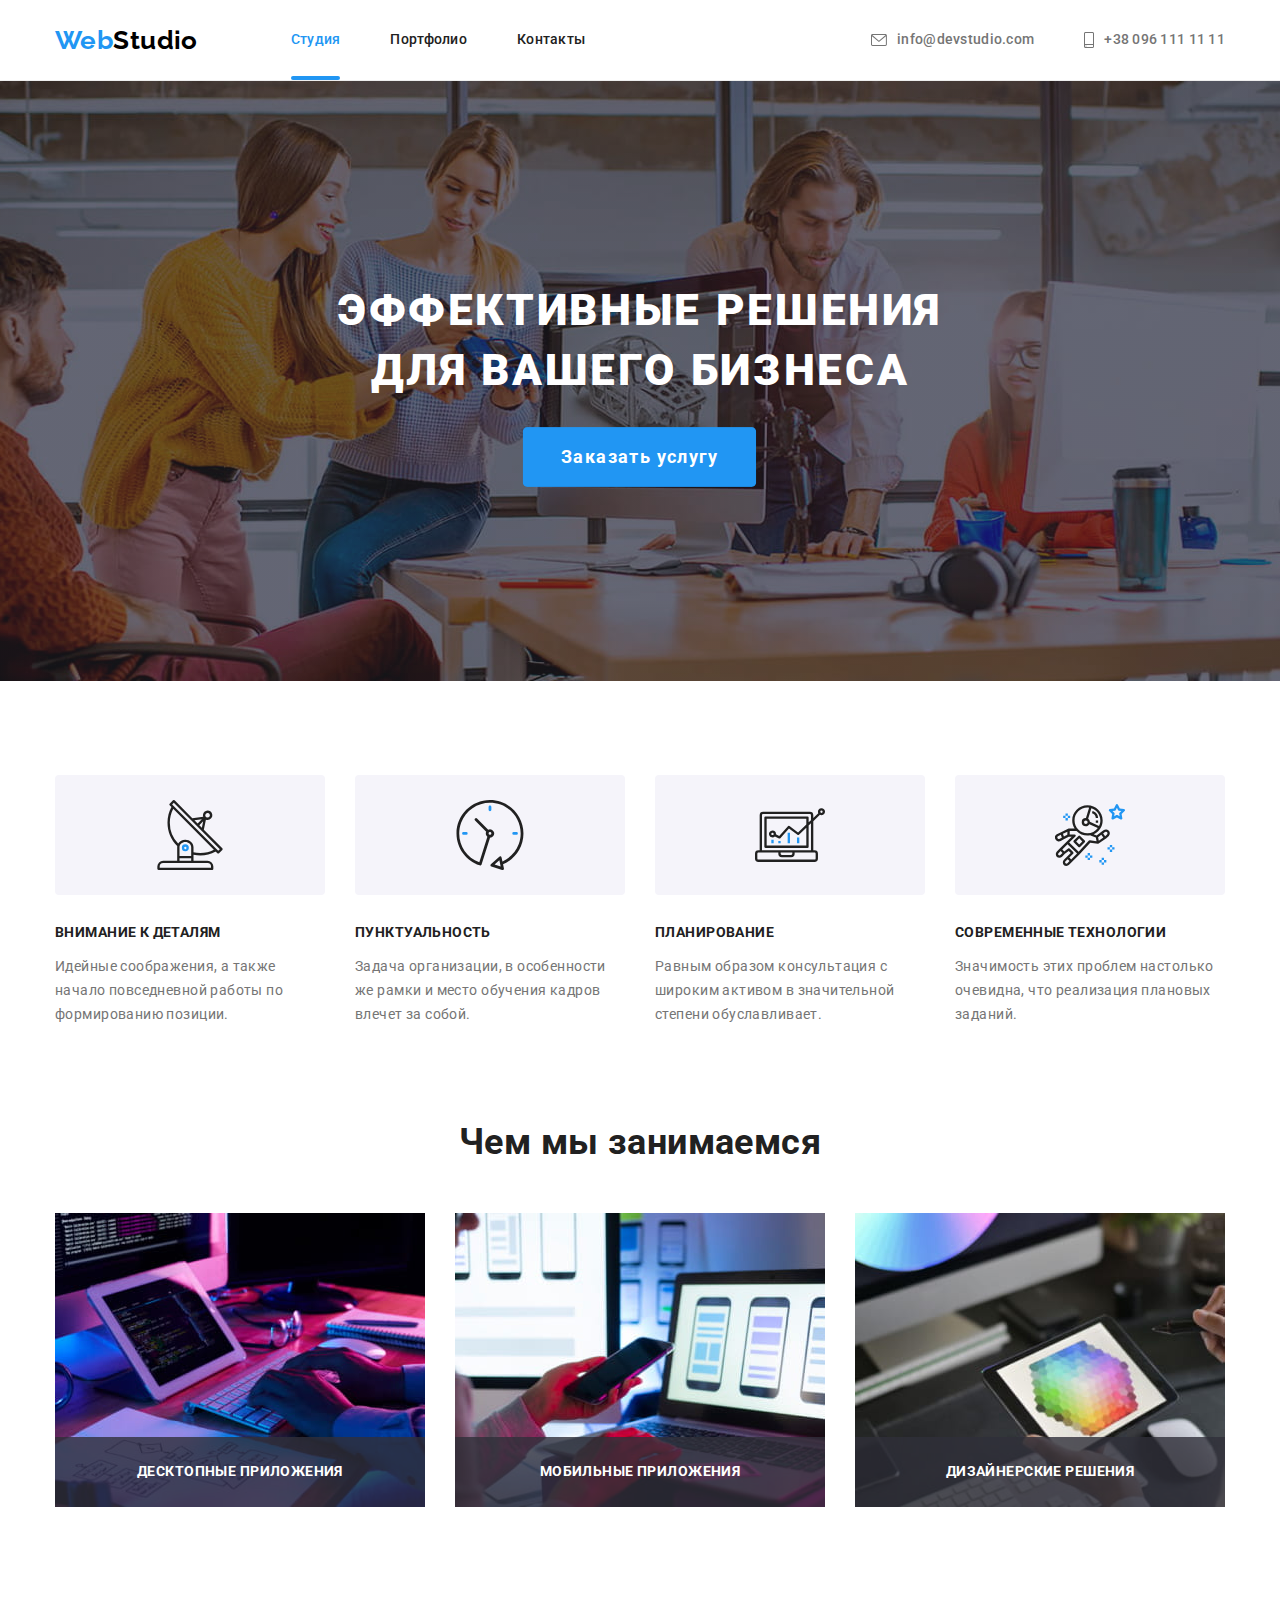
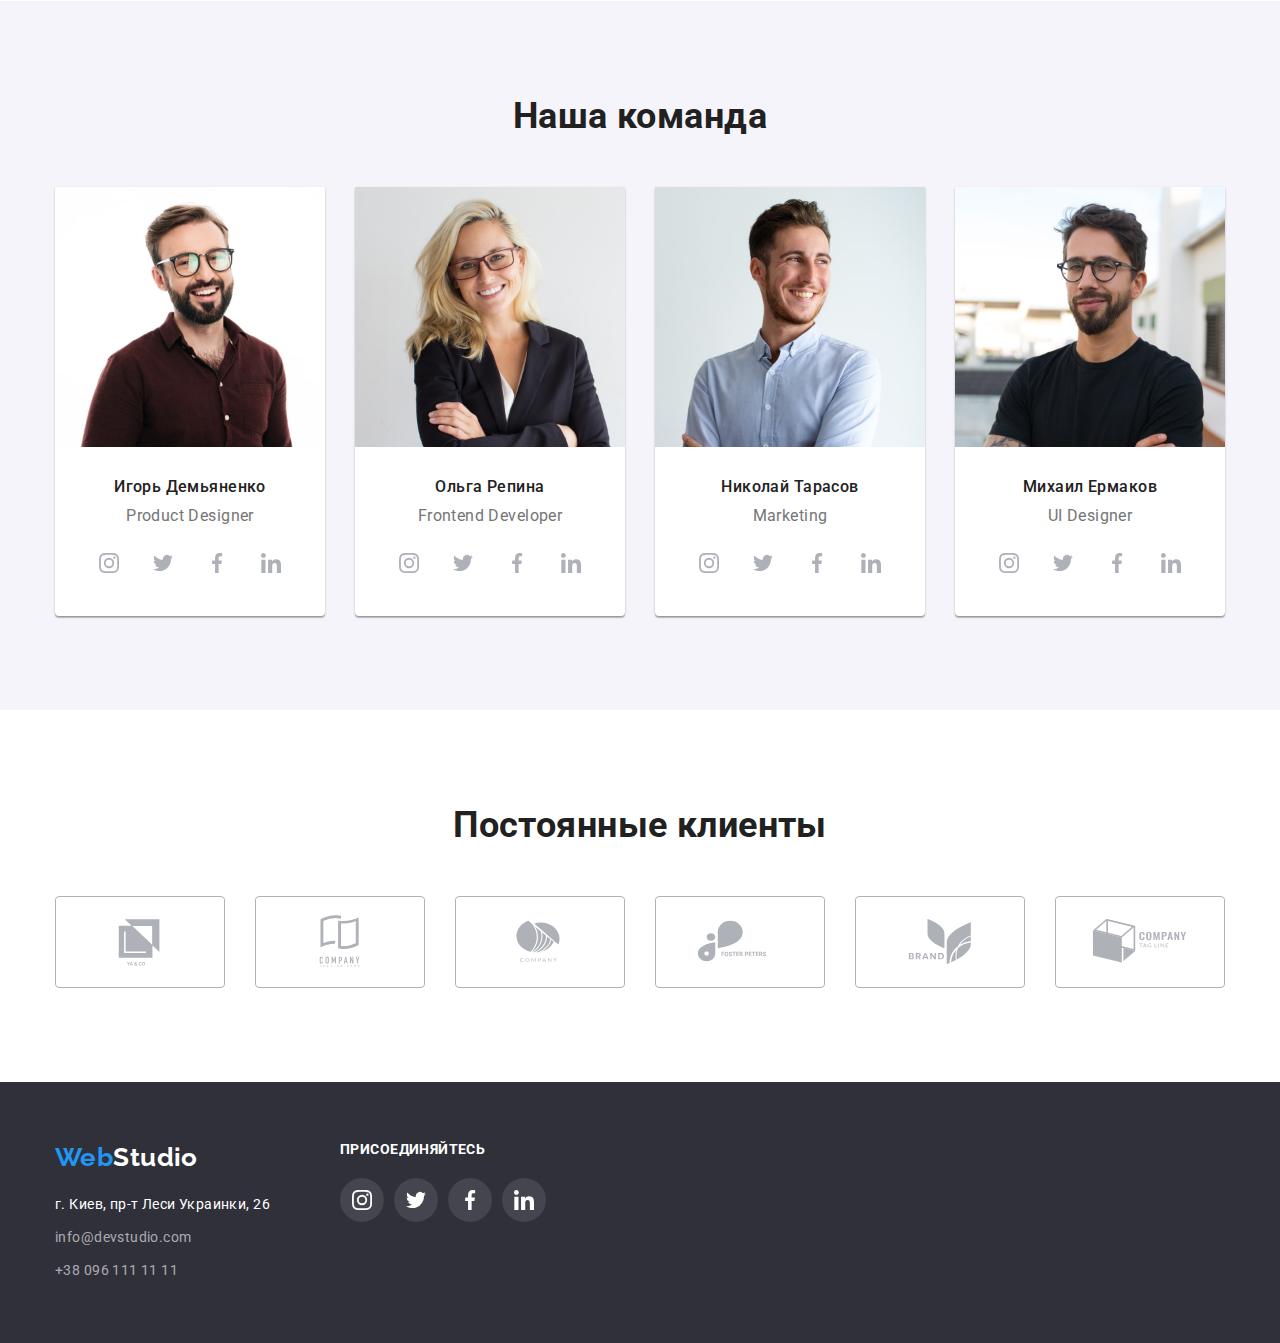
==== index.html @ 5082a41e "Переносит файлы 5 ДЗ" ====
<!DOCTYPE html>
<html lang="ru">
<head>
    <meta charset="UTF-8">
    <meta http-equiv="X-UA-Compatible" content="IE=edge">
    <meta name="viewport" content="width=device-width, initial-scale=1.0">
    <title>goit-markup-hw</title>
    <link 
        href="https://fonts.googleapis.com/css2?family=Raleway:wght@700&family=Roboto:wght@400;500;700;900&display=swap"
        rel="stylesheet">
    <link 
        rel="stylesheet" 
        href="https://cdnjs.cloudflare.com/ajax/libs/modern-normalize/1.1.0/modern-normalize.min.css">
    <link rel="stylesheet" href="./css/style.css">
    </head>
<body>
    <!--Шапка сайта-->
        <header class="page-header">
        <div class="container header-nav-lists">  
            <nav class="header-nav">
                <a class="logo" href="./index.html">Web<span class="logo-part">Studio</span></a>
                <ul class="nav-list list">
                <li class="nav-item"><a class="nav-link current-link" href="./index.html">Студия</a></li>
                <li class="nav-item"><a class="nav-link" href="./portfolio.html">Портфолио</a></li>
                <li class="nav-item"><a class="nav-link" href="">Контакты</a></li>
            </ul>
        </nav>
        <ul class="header-right-list list">
            <li class="right-list-item"> 
                <a class="email" href="mailto:info@devstudio.com">
                    <svg class="email-icon" >
                        <use href="./images/icons.svg#icon-envelope">
                        </use>
                    </svg>
                    info@devstudio.com</a></li>
            <li class="right-list-item">
                <a class="phone" href="tel:+380961111111">
                    <svg class="phone-icon">
                        <use href="./images/icons.svg#icon-smartphone">
                        </use>
                    </svg>
                    +38 096 111 11 11</a></li>
            </ul> 
    </div>
    </header>
    <main>
        <!--Герой-->
        <section class="hero overlay">
            <h1 class="hero-title" >Эффективные решения для вашего бизнеса</h1>
            <button data-modal-open class="button" type="button">Заказать услугу</button>
        </section>
        <!--Особености-->
        <section class="features">
            <div class="container">  
                <h2 class="visually-hidden">Особености</h2>
                <ul class="features-list list">
                    <li class="features-item">
                        <div class="features-item-icon">
                            <svg class="icon-antenna" height="70" width="70">
                                <use href="./images/icons.svg#icon-antenna"></use>
                            </svg>
                        </div>
                        <h3 class="features-title">Внимание к деталям</h3>
                        <p class="features-text">Идейные соображения, а также начало повседневной работы по формированию позиции.</p>
                    </li>
                    <li class="features-item features-item-clock">
                        <div class="features-item-icon">
                            <svg class="icon-clock" height="70" width="70">
                                <use href="./images/icons.svg#icon-clock"></use>
                            </svg>
                        </div>
                        <h3 class="features-title">Пунктуальность</h3>
                        <p class="features-text">Задача организации, в особенности же рамки и место обучения кадров влечет за собой.</p>
                    </li>
                    <li class="features-item features-item-diagram">
                        <div class="features-item-icon">
                            <svg class="icon-diagram" height="70" width="70">
                                <use href="./images/icons.svg#icon-diagram"></use>
                            </svg>
                        </div>
                        <h3 class="features-title">Планирование</h3>
                        <p class="features-text">Равным образом консультация с широким активом в значительной степени обуславливает.</p>
                    </li>
                    <li class="features-item features-item-astronaut">
                        <div class="features-item-icon">
                            <svg class="icon-astronaut" height="70" width="70">
                                <use href="./images/icons.svg#icon-astronaut"></use>
                            </svg>
                        </div>
                        <h3 class="features-title">Современные технологии</h3>
                        <p class="features-text">Значимость этих проблем настолько очевидна, что реализация плановых заданий.</p>
                    </li>
                </ul>
            </div>
        </section>
        <!--Чем мы занимаемся-->
        <section class="opportunities">
            <div class="container">
                <h2 class="opportunities-title">Чем мы занимаемся</h2>
                <ul class="opportunities-list list">
                    <li class="opportunities-item">
                        <div class="opportunities-thumb">
                            <img src="./images/desktop_pc.jpg" alt="настольный пк" width="370">
                            <h3 class="opportunities-item-title">Десктопные приложения</h3>
                        </div>
                        
                    </li>
                    <li class="opportunities-item">
                        <div class="opportunities-thumb">
                            <img src="./images/smartphone.jpg" alt="смартфон" width="370">
                            <h3 class="opportunities-item-title">Мобильные приложения</h3>
                        </div>
                        
                    </li>
                    <li class="opportunities-item">
                        <div class="opportunities-thumb">
                            <img src="./images/tablet.jpg" alt="планшет" width="370">
                            <h3 class="opportunities-item-title">Дизайнерские решения</h3>
                        </div>
                        
                    </li>
                </ul>
            </div>
        </section>
        <!--Наша команда-->
        <section class="team">
            <div class="container">
                <h2 class="team-title">Наша команда</h2>
                <ul class="team-list list">
                    <li class="team-item">
                        <img src="./images/product_designer.jpg" alt="Фото сотрудника" width="270">
                        <div class="team-item-part">
                            <h3 class="team-item-title">Игорь Демьяненко</h3>
                            <p class="team-item-text" lang="en">Product Designer</p>
                            <ul class="socials-list list">
                                <li class="socials-item"> 
                                    <a class="social-link" href="https://www.instagram.com/">
                                        <svg class="social-icon">
                                            <use href="./images/icons.svg#icon-instagram"></use>
                                        </svg>
                                    </a> 
                                </li>
                                <li class="socials-item">
                                    <a class="social-link" href="https://twitter.com/">
                                        <svg class="social-icon">
                                            <use href="./images/icons.svg#icon-twitter"></use>
                                        </svg>
                                    </a> 
                                </li>
                                <li class="socials-item">
                                    <a class="social-link" href="https://www.facebook.com/">
                                        <svg class="social-icon">
                                            <use href="./images/icons.svg#icon-facebook"></use>
                                        </svg>
                                    </a> 
                                </li>
                                <li class="socials-item">
                                    <a class="social-link" href="https://www.linkedin.com/">
                                        <svg class="social-icon">
                                            <use href="./images/icons.svg#icon-linkedin"></use>
                                        </svg>
                                    </a> 
                                </li>
                            </ul>
                        </div>
                            
                    </li>
                    <li class="team-item">
                        <img src="./images/frontend_developer.jpg " alt="Фото сотрудника" width="270">
                        <div class="team-item-part">
                            <h3 class="team-item-title">Ольга Репина</h3>
                            <p class="team-item-text" lang="en">Frontend Developer</p>
                            <ul class="socials-list list">
                                <li class="socials-item">
                                    <a class="social-link" href="https://www.instagram.com/">
                                        <svg class="social-icon" weight="20" height="20">
                                            <use href="./images/icons.svg#icon-instagram"></use>
                                        </svg>
                                    </a>
                                </li>
                                <li class="socials-item">
                                    <a class="social-link" href="https://twitter.com/">
                                        <svg class="social-icon" weight="20" height="20">
                                            <use href="./images/icons.svg#icon-twitter"></use>
                                        </svg>
                                    </a>
                                </li>
                                <li class="socials-item">
                                    <a class="social-link" href="https://www.facebook.com/">
                                        <svg class="social-icon" weight="20" height="20">
                                            <use href="./images/icons.svg#icon-facebook"></use>
                                        </svg>
                                    </a>
                                </li>
                                <li class="socials-item">
                                    <a class="social-link" href="https://www.linkedin.com/">
                                        <svg class="social-icon" weight="20" height="20">
                                            <use href="./images/icons.svg#icon-linkedin"></use>
                                        </svg>
                                    </a>
                                </li>
                            </ul>
                        </div>
                    </li>
                    <li class="team-item">
                        <img src="./images/marketing.jpg" alt="Фото сотрудника" width="270">
                        <div class="team-item-part">
                            <h3 class="team-item-title">Николай Тарасов</h3>
                            <p class="team-item-text" lang="en">Marketing</p>
                            <ul class="socials-list list">
                                <li class="socials-item">
                                    <a class="social-link" href="https://www.instagram.com/">
                                        <svg class="social-icon" weight="20" height="20">
                                            <use href="./images/icons.svg#icon-instagram"></use>
                                        </svg>
                                    </a>
                                </li>
                                <li class="socials-item">
                                    <a class="social-link" href="https://twitter.com/">
                                        <svg class="social-icon" weight="20" height="20">
                                            <use href="./images/icons.svg#icon-twitter"></use>
                                        </svg>
                                    </a>
                                </li>
                                <li class="socials-item">
                                    <a class="social-link" href="https://www.facebook.com/">
                                        <svg class="social-icon" weight="20" height="20">
                                            <use href="./images/icons.svg#icon-facebook"></use>
                                        </svg>
                                    </a>
                                </li>
                                <li class="socials-item">
                                    <a class="social-link" href="https://www.linkedin.com/">
                                        <svg class="social-icon" weight="20" height="20">
                                            <use href="./images/icons.svg#icon-linkedin"></use>
                                        </svg>
                                    </a>
                                </li>
                            </ul>
                        </div>
                    </li>
                    <li class="team-item">
                        <img src="./images/ui_designer.jpg" alt="Фото сотрудника" width="270">
                        <div class="team-item-part">
                            <h3 class="team-item-title">Михаил Ермаков</h3>
                            <p class="team-item-text" lang="en">UI Designer</p>
                            <ul class="socials-list list">
                                <li class="socials-item">
                                    <a class="social-link" href="https://www.instagram.com/">
                                        <svg class="social-icon" weight="20" height="20">
                                            <use href="./images/icons.svg#icon-instagram"></use>
                                        </svg>
                                    </a>
                                </li>
                                <li class="socials-item">
                                    <a class="social-link" href="https://twitter.com/">
                                        <svg class="social-icon" weight="20" height="20">
                                            <use href="./images/icons.svg#icon-twitter"></use>
                                        </svg>
                                    </a>
                                </li>
                                <li class="socials-item">
                                    <a class="social-link" href="https://www.facebook.com/">
                                        <svg class="social-icon" weight="20" height="20">
                                            <use href="./images/icons.svg#icon-facebook"></use>
                                        </svg>
                                    </a>
                                </li>
                                <li class="socials-item">
                                    <a class="social-link" href="https://www.linkedin.com/">
                                        <svg class="social-icon" weight="20" height="20">
                                            <use href="./images/icons.svg#icon-linkedin"></use>
                                        </svg>
                                    </a>
                                </li>
                            </ul>
                        </div>
                    </li>
                </ul>
            </div>
        </section>
        <section class="clients">
            <div class="container">
                <h2 class="clients-title">Постоянные клиенты</h2>
                <ul class="clients-list list">
                    <li class="clients-item">
                        <a class="clients-logo" href="">
                            <svg class="clients-icon">
                                <use href=".//images/icons.svg#icon-first_logo"></use>
                            </svg>
                        </a>
                    </li>
                    <li class="clients-item">
                        <a class="clients-logo" href="">
                            <svg class="clients-icon">
                                <use href=".//images/icons.svg#icon-second_logo"></use>
                            </svg>
                        </a>
                    </li>
                    <li class="clients-item">
                        <a class="clients-logo" href="">
                            <svg class="clients-icon">
                                <use href=".//images/icons.svg#icon-third_logo"></use>
                            </svg>
                        </a>
                    </li>
                    <li class="clients-item">
                        <a class="clients-logo" href="">
                            <svg class="clients-icon">
                                <use href=".//images/icons.svg#icon-fourth_logo"></use>
                            </svg>
                        </a>
                    </li>
                    <li class="clients-item">
                        <a class="clients-logo" href="">
                            <svg class="clients-icon">
                                <use href=".//images/icons.svg#icon-fifth_logo"></use>
                            </svg>
                        </a>
                    </li>
                    <li class="clients-item">
                        <a class="clients-logo" href="">
                            <svg class="clients-icon">
                                <use href=".//images/icons.svg#icon-sixth_logo"></use>
                            </svg>
                        </a>
                    </li>

                </ul>
            </div>
        </section>
    </main>
    <!--Подвал-->
    <footer class="footer">
        <div class="container wrapper">
            <div class="footer-address">
                <a class="logo" href="index.html">Web<span class="logo-part">Studio</span></a>
                <address>
                    <a 
                        class="map" 
                        href="https://goo.gl/maps/u9aJ5FSczd5m6GibA" 
                        target="_blank" 
                        rel="noopener noreferrer">г. Киев, пр-т Леси Украинки, 26
                    </a>
                </address>
                <ul class="footer-list list">
                    <li class="footer-item"><a class="footer-email" href="mailto:info@devstudio.com">info@devstudio.com</a></li>
                    <li class="footer-item"><a class="footer-phone" href="tel:+380961111111">+38 096 111 11 11</a></li>
                </ul>
            </div>
            <div class="footer-socials-list">
                <h3 class="socials-title">присоединяйтесь</h3>
                <ul class="socials-list list down-list">
                    <li class="socials-item">
                        <a class="social-link down-link" href="https://www.instagram.com/">
                            <svg class="social-icon down-icon">
                                <use href="./images/icons.svg#icon-instagram"></use>
                            </svg>
                        </a>
                    </li>
                    <li class="socials-item">
                        <a class="social-link down-link" href="https://twitter.com/">
                            <svg class="social-icon down-icon">
                                <use href="./images/icons.svg#icon-twitter"></use>
                            </svg>
                        </a>
                    </li>
                    <li class="socials-item">
                        <a class="social-link down-link" href="https://www.facebook.com/">
                            <svg class="social-icon down-icon">
                                <use href="./images/icons.svg#icon-facebook"></use>
                            </svg>
                        </a>
                    </li>
                    <li class="socials-item">
                        <a class="social-link down-link" href="https://www.linkedin.com/">
                            <svg class="social-icon down-icon">
                                <use href="./images/icons.svg#icon-linkedin"></use>
                            </svg>
                        </a>
                    </li>
                </ul>
            </div>
        </div>
    </footer>
    <div data-modal class="backdrop is-hidden">
        <div class="modal">
            <button data-modal-close class="close">
                <img src=".//images/close.png" alt="Закрить">
            </button>
        </div>
    </div>
    <script src="./js/modal.js"></script>
</body>
</html>
---- css/style.css ----
:root {
  --primary-text-color--: #757575;
  --nav-title-color--: #212121;
  --title-text-color--: #212121;
  --sekond-title-color--: #212121;
  --portfolio-button-color--: #212121;
  --footer-contacts-color--: rgba(255, 255, 255, 0.6);
  --first-logo-color--: #2196f3;
  --sekond-logo-color--: #ffffff;
  --accent-color--: #2196f3;
  --hero-title-color--: #ffffff;
  --primary-whiter-color--: #ffffff;
  --team-item-bg-color--: #ffffff;
  --footer-bg-color--: #2f303a;
  --logo-part-color--: #000000;
  --team-bg-color--: #f5f4fa;
  --portfolio-button-bg-color--: #f5f4fa;
  --icon-bg-color--: #f5f4fa;
  --border-color--: #eeeeee;
  --logo-border-color--: #afb1b8;
  --button-text-color--: #ffffff;
  --social-link-color--: #afb1b8;
  --clients-icon-color--: #afb1b8;
}
body {
  font-family: "Roboto", sans-serif;
  font-weight: 400;
  font-size: 14px;
  line-height: 1.71;
  letter-spacing: 0.03em;
  background-color: var(--primary-whiter-color--);
  color: var(--primary-text-color--);
}
img {
  display: block;
}
.list {
  padding: 0;
  margin: 0;
  list-style: none;
}
.container {
  width: 1200px;
  padding: 0px 15px;
  margin-left: auto;
  margin-right: auto;
}
.visually-hidden {
  position: absolute;
  white-space: nowrap;
  width: 1px;
  height: 1px;
  overflow: hidden;
  border: 0;
  padding: 0;
  clip: rect(0 0 0 0);
  clip-path: inset(50%);
  margin: -1px;
}
.opportunities-title,
.team-title,
.clients-title {
  margin-top: 0;
  margin-bottom: 50px;
  font-weight: 700;
  font-size: 36px;
  line-height: 1.17;
  text-align: center;
  color: var(--title-text-color--);
}

/* Шапка */
.page-header {
  margin-top: 0;
  margin-bottom: 0;
  border-bottom: 1px solid;
  border-color: var(--border-color--);
  background-color: var(--primary-whiter-color--);
}

.header-nav-lists {
  display: flex;
  align-items: center;
}
.header-nav {
  display: flex;
  align-items: center;
}
.logo {
  display: block;
  font-family: "Raleway", sans-serif;
  font-weight: 700;
  font-size: 26px;
  line-height: 1.19;
  text-decoration: none;
  color: var(--first-logo-color--);
}
.logo-part {
  color: var(--logo-part-color--);
}
.nav-list {
  display: flex;
  margin-left: 93px;
}
.nav-item:not(:last-child) {
  margin-right: 50px;
}
.nav-link {
  display: block;
  padding-top: 32px;
  padding-bottom: 32px;
  font-weight: 500;
  font-size: 14px;
  line-height: 1.14;
  letter-spacing: 0.02em;
  text-decoration: none;
  color: var(--nav-title-color--);
  transition: color 250ms cubic-bezier(0.4, 0, 0.2, 1);
}
.current-link {
  position: relative;
  display: flex;
  color: var(--accent-color--);
}
.current-link::after {
  position: absolute;
  left: 0;
  bottom: 0;
  content: "";
  width: 100%;
  height: 4px;
  border-radius: 2px;
  background-color: var(--accent-color--);
}
.header-right-list {
  display: flex;
  margin-left: auto;
}
.right-list-item:not(:last-child) {
  margin-right: 50px;
}
.email,
.phone {
  display: flex;
  align-items: center;
  padding-top: 32px;
  padding-bottom: 32px;
  font-weight: 500;
  font-size: 14px;
  line-height: 1.14;
  letter-spacing: 0.02em;
  text-decoration: none;
  color: inherit;
  transition: color 250ms cubic-bezier(0.4, 0, 0.2, 1);
}
.nav-link:hover,
.nav-link:focus,
.email:hover,
.email:focus,
.phone:hover,
.phone:focus {
  color: var(--accent-color--);
}
.email-icon {
  width: 16px;
  height: 12px;
  margin-right: 10px;
  fill: currentColor;
}
.phone-icon {
  width: 10px;
  height: 16px;
  margin-right: 10px;
  fill: currentColor;
}

/* Герой */
.hero {
  padding-top: 200px;
  padding-bottom: 200px;
  text-align: center;
  background-color: var(--footer-bg-color--);
}
.overlay {
  background-position: center;
  background-size: cover;
  background-repeat: no-repeat;
  margin-right: auto;
  margin-left: auto;
  max-width: 1600px;
  height: 600px;
  background-image: linear-gradient(
      to right,
      rgba(47, 48, 58, 0.4),
      rgba(47, 48, 58, 0.4)
    ),
    url(../images/img_fon.jpg);
}
.hero-title {
  max-width: 696px;
  margin-top: 0;
  margin-bottom: 30px;
  margin-right: auto;
  margin-left: auto;
  white-space: pre-line;
  font-weight: 900;
  font-size: 44px;
  line-height: 1.36;
  text-transform: uppercase;
  letter-spacing: 0.06em;
  color: var(--hero-title-color--);
}
.button {
  display: inline-block;
  margin: 0 auto;
  min-width: 200px;
  border: 1px solid;
  border-color: transparent;
  border-radius: 4px;
  padding: 10px 32px;
  font-family: inherit;
  font-weight: 700;
  font-size: 16px;
  line-height: 1.88;
  letter-spacing: 0.06em;
  text-decoration: none;
  color: var(--button-text-color--);
  background-color: var(--accent-color--);
  cursor: pointer;
  transform: scale(1.15);
}

/*Особености*/
.features {
  padding-top: 94px;
  padding-bottom: 94px;
  background-color: var(--primary-whiter-color--);
}
.features-list {
  display: flex;
  justify-content: space-between;
}
.features-item {
  width: 270px;
}
.features-item-icon {
  display: flex;
  justify-content: center;
  align-items: center;
  margin-bottom: 30px;
  height: 120px;
  width: 270px;
  border-radius: 4px;
  background-color: var(--icon-bg-color--);
}
.features-title {
  margin-top: 0;
  margin-bottom: 10;
  font-weight: 700;
  font-size: 14px;
  line-height: 1.14;
  text-transform: uppercase;
  color: var(--sekond-title-color--);
}
.features-text {
  margin: 0;
}

/*Чем мы занимаемся*/
.opportunities {
  padding-bottom: 94px;
  background-color: var(--primary-whiter-color--);
}
.opportunities-list {
  display: flex;
  justify-content: space-between;
}
.opportunities-thumb {
  position: relative;
}

.opportunities-item-title {
  position: absolute;
  width: 100%;
  height: 70px;
  margin: 0;
  left: 0;
  bottom: 0;
  padding-top: 27px;
  padding-bottom: 27px;
  font-weight: 700;
  font-size: 14px;
  line-height: 1.14;
  text-align: center;
  letter-spacing: 0.03em;
  text-transform: uppercase;
  background-color: rgba(47, 48, 58, 0.8);
  color: var(--primary-whiter-color--);
}

/*Команда*/
.team {
  padding-top: 94px;
  padding-bottom: 94px;
  background-color: var(--team-bg-color--);
}
.team-list {
  display: flex;
  justify-content: space-between;
}
.team-item {
  box-shadow: 0px 1px 3px rgba(0, 0, 0, 0.12), 0px 1px 1px rgba(0, 0, 0, 0.14),
    0px 2px 1px rgba(0, 0, 0, 0.2);
  border-radius: 0px 0px 4px 4px;
  border-bottom: 1px solid;
  border-color: transparent;
  background-color: var(--primary-whiter-color--);
}
.team-item-part {
  padding-top: 30px;
  padding-bottom: 30px;
  text-align: center;
}
.team-item-title {
  margin-top: 0;
  margin-bottom: 10px;
  font-weight: 500;
  font-size: 16px;
  line-height: 1.19;
  color: var(--sekond-title-color--);
}
.team-item-text {
  margin-top: 0;
  margin-bottom: 0;
  font-size: 16px;
  line-height: 1.19;
}
.socials-list {
  display: flex;
  padding: 0;
  margin-top: 16px;
  margin-right: 32px;
  margin-bottom: 0px;
  margin-left: 32px;
}
.socials-item:not(:last-child) {
  margin-right: 10px;
}
.social-link {
  display: flex;
  justify-content: center;
  align-items: center;
  width: 44px;
  height: 44px;
  border-radius: 50%;
  text-decoration: none;
  color: var(--social-link-color--);
  transition: background-color 250ms cubic-bezier(0.4, 0, 0.2, 1),
    color 250ms cubic-bezier(0.4, 0, 0.2, 1);
}
.social-link:hover,
.social-link:focus {
  background-color: var(--accent-color--);
  color: var(--primary-whiter-color--);
}
.social-icon {
  fill: currentColor;
  width: 20px;
  height: 20px;
}
/* Постоянные клиенты*/
.clients {
  padding-top: 94px;
  padding-bottom: 94px;
}
.clients-title {
  margin-top: 0;
  margin-bottom: 50px;
}
.clients-list {
  display: flex;
}
.clients-item:not(:last-child) {
  margin-right: 30px;
}
.clients-logo {
  display: flex;
  justify-content: center;
  align-items: center;
  width: 170px;
  height: 92px;
  border: 1px;
  border-style: solid;
  border-radius: 4px;
  color: var(--clients-icon-color--);
  border-color: var(--logo-border-color--);
  transition: color 250ms cubic-bezier(0.4, 0, 0.2, 1),
    border-color 250ms cubic-bezier(0.4, 0, 0.2, 1);
}

.clients-logo:hover,
.clients-logo:focus {
  color: var(--accent-color--);
  border-color: var(--accent-color--);
}
.clients-icon {
  width: 106px;
  height: 60px;
  fill: currentColor;
}

/*Подвал*/
.footer {
  padding-top: 60px;
  padding-bottom: 60px;
  background-color: var(--footer-bg-color--);
}
.wrapper {
  display: flex;
}
.footer .logo {
  margin-top: 0;
  margin-bottom: 20px;
}
.footer .logo-part {
  color: var(--sekond-logo-color--);
}
.map {
  font-size: 14px;
  line-height: 1.71;
  text-decoration: none;
  font-style: normal;
  color: var(--primary-whiter-color--);
  transition: color 250ms cubic-bezier(0.4, 0, 0.2, 1);
}
.footer-item {
  margin-top: 9px;
  display: block;
}
.footer-email,
.footer-phone {
  font-size: 14px;
  line-height: 1.71;
  text-decoration: none;
  color: var(--footer-contacts-color--);
  transition: color 250ms cubic-bezier(0.4, 0, 0.2, 1);
}
.map:hover,
.map:focus,
.footer-email:hover,
.footer-email:focus,
.footer-phone:hover,
.footer-phone:focus {
  color: var(--accent-color--);
}
.footer-socials-list {
  margin-left: 70px;
  margin-top: 0;
  margin-bottom: 0;
}
.down-list {
  margin: 0;
  padding: 0;
}
.down-link {
  background-color: rgba(255, 255, 255, 0.1);
  color: var(--primary-whiter-color--);
  transition: background-color 250ms cubic-bezier(0.4, 0, 0.2, 1);
}
.down-link:hover {
  background-color: var(--accent-color--);
}
.down-icon {
  fill: var(--primary-whiter-color--);
}
.socials-title {
  margin-top: 0;
  margin-right: auto;
  margin-bottom: 20px;
  margin-left: 0;
  padding: 0;
  font-weight: 700;
  font-size: 14px;
  line-height: 1.14;
  letter-spacing: 0.03em;
  text-transform: uppercase;
  color: var(--primary-whiter-color--);
}

/* Портфолио */
.portfolio {
  padding-top: 94px;
  padding-bottom: 94px;
  background-color: var(--primary-whiter-color--);
}
.button-list {
  margin-bottom: 50px;
  display: flex;
  justify-content: center;
}
.button-item:not(:last-child) {
  margin-right: 8px;
}
.portfolio-button {
  display: inline-block;
  min-width: 73px;
  border: 1px solid;
  border-color: transparent;
  border-radius: 4px;
  padding: 6px 22px;
  font-family: inherit;
  font-weight: 500;
  font-size: 16px;
  line-height: 1.63;
  text-decoration: none;
  background-color: var(--portfolio-button-bg-color--);
  color: var(--portfolio-button-color--);
  cursor: pointer;
  transition: background-color 250ms cubic-bezier(0.4, 0, 0.2, 1),
    color 250ms cubic-bezier(0.4, 0, 0.2, 1),
    box-shadow 250ms cubic-bezier(0.4, 0, 0.2, 1);
}
.portfolio-button:hover,
.portfolio-button:focus {
  box-shadow: 0px 3px 1px rgba(0, 0, 0, 0.1), 0px 1px 2px rgba(0, 0, 0, 0.08),
    0px 2px 2px rgba(0, 0, 0, 0.12);
  background-color: var(--accent-color--);
  color: var(--primary-whiter-color--);
}
.portfolio-list {
  display: flex;
  flex-wrap: wrap;
}
.portfolio-item {
  width: 370px;
  margin-right: 30px;
  margin-bottom: 30px;
  transition: box-shadow 250ms cubic-bezier(0.4, 0, 0.2, 1);
}
.portfolio-item:hover {
  box-shadow: 0px 1px 1px rgba(0, 0, 0, 0.12), 0px 4px 4px rgba(0, 0, 0, 0.06),
    1px 4px 6px rgba(0, 0, 0, 0.16);
}
.portfolio-item:nth-child(3n + 3) {
  margin-right: 0;
}
.portfolio-item:nth-last-child(-n + 3) {
  margin-bottom: 0;
}
.portfolio-thumb {
  position: relative;
  overflow: hidden;
}
.portfolio-images::before {
  position: absolute;
  left: 0;
  top: 0;
  width: 100%;
  height: 100%;
  content: "";
  background-color: rgba(33, 150, 243, 0.9);
  transform: translateY(100%);
  transition: transform 250ms cubic-bezier(0.4, 0, 0.2, 1);
}
.portfolio-item:hover .portfolio-images::before,
.portfolio-item:hover .portfolio-item-text {
  transform: translateY(1%);
}
.portfolio-item-text {
  position: absolute;
  left: 0;
  top: 0;
  width: 370px;
  height: 294px;
  padding: 63px 24px;
  margin: 0;
  font-weight: 400;
  font-size: 18px;
  line-height: 1.56;
  letter-spacing: 0.03em;
  color: var(--primary-whiter-color--);
  transform: translateY(100%);
  transition: transform 250ms cubic-bezier(0.4, 0, 0.2, 1);
}
.portfolio-item-part {
  padding-top: 20px;
  padding-bottom: 20px;
  padding-right: 24px;
  padding-left: 24px;
  border-width: 0px 1px 1px 1px;
  border-style: solid;
  border-color: var(--border-color--);
}
.portfolio-title {
  margin-top: 0;
  margin-bottom: 4px;
  font-weight: 700;
  font-size: 18px;
  line-height: 2;
  letter-spacing: 0.06em;
  color: var(--sekond-title-color--);
}
.portfolio-text {
  margin: 0;
  font-size: 16px;
  line-height: 1.88;
}
.backdrop {
  position: fixed;
  left: 0;
  top: 0;
  width: 100%;
  height: 100%;
  background-color: rgba(0, 0, 0, 0.2);
  opacity: 1;
  transition: opacity 250ms cubic-bezier(0.4, 0, 0.2, 1);
}
.backdrop.is-hidden {
  visibility: hidden;
  opacity: 0;
  pointer-events: none;
}
.backdrop.is-hidden .modal {
  transform: translate(-50%, -50%) scale(0.8);
  opacity: 0;
}
.modal {
  position: absolute;
  top: 50%;
  left: 50%;
  min-width: 528px;
  min-height: 581px;
  box-shadow: 0px 1px 3px rgba(0, 0, 0, 0.12), 0px 1px 1px rgba(0, 0, 0, 0.14),
    0px 2px 1px rgba(0, 0, 0, 0.2);
  border-radius: 4px;
  background-color: var(--primary-whiter-color--);
  transform: translate(-50%, -50%) scale(1);
  transition: transform 250ms cubic-bezier(0.4, 0, 0.2, 1),
    opacity 250ms cubic-bezier(0.4, 0, 0.2, 1);
  opacity: 1;
}
.close {
  display: flex;
  justify-content: center;
  align-items: center;
  margin-left: auto;
  margin-top: 8px;
  margin-right: 8px;
  margin-bottom: auto;
  padding: 18px;
  width: 30px;
  height: 30px;
  border: 1px solid rgba(0, 0, 0, 0.1);
  border-radius: 50%;
  background-color: var(--primary-whiter-color--);
}
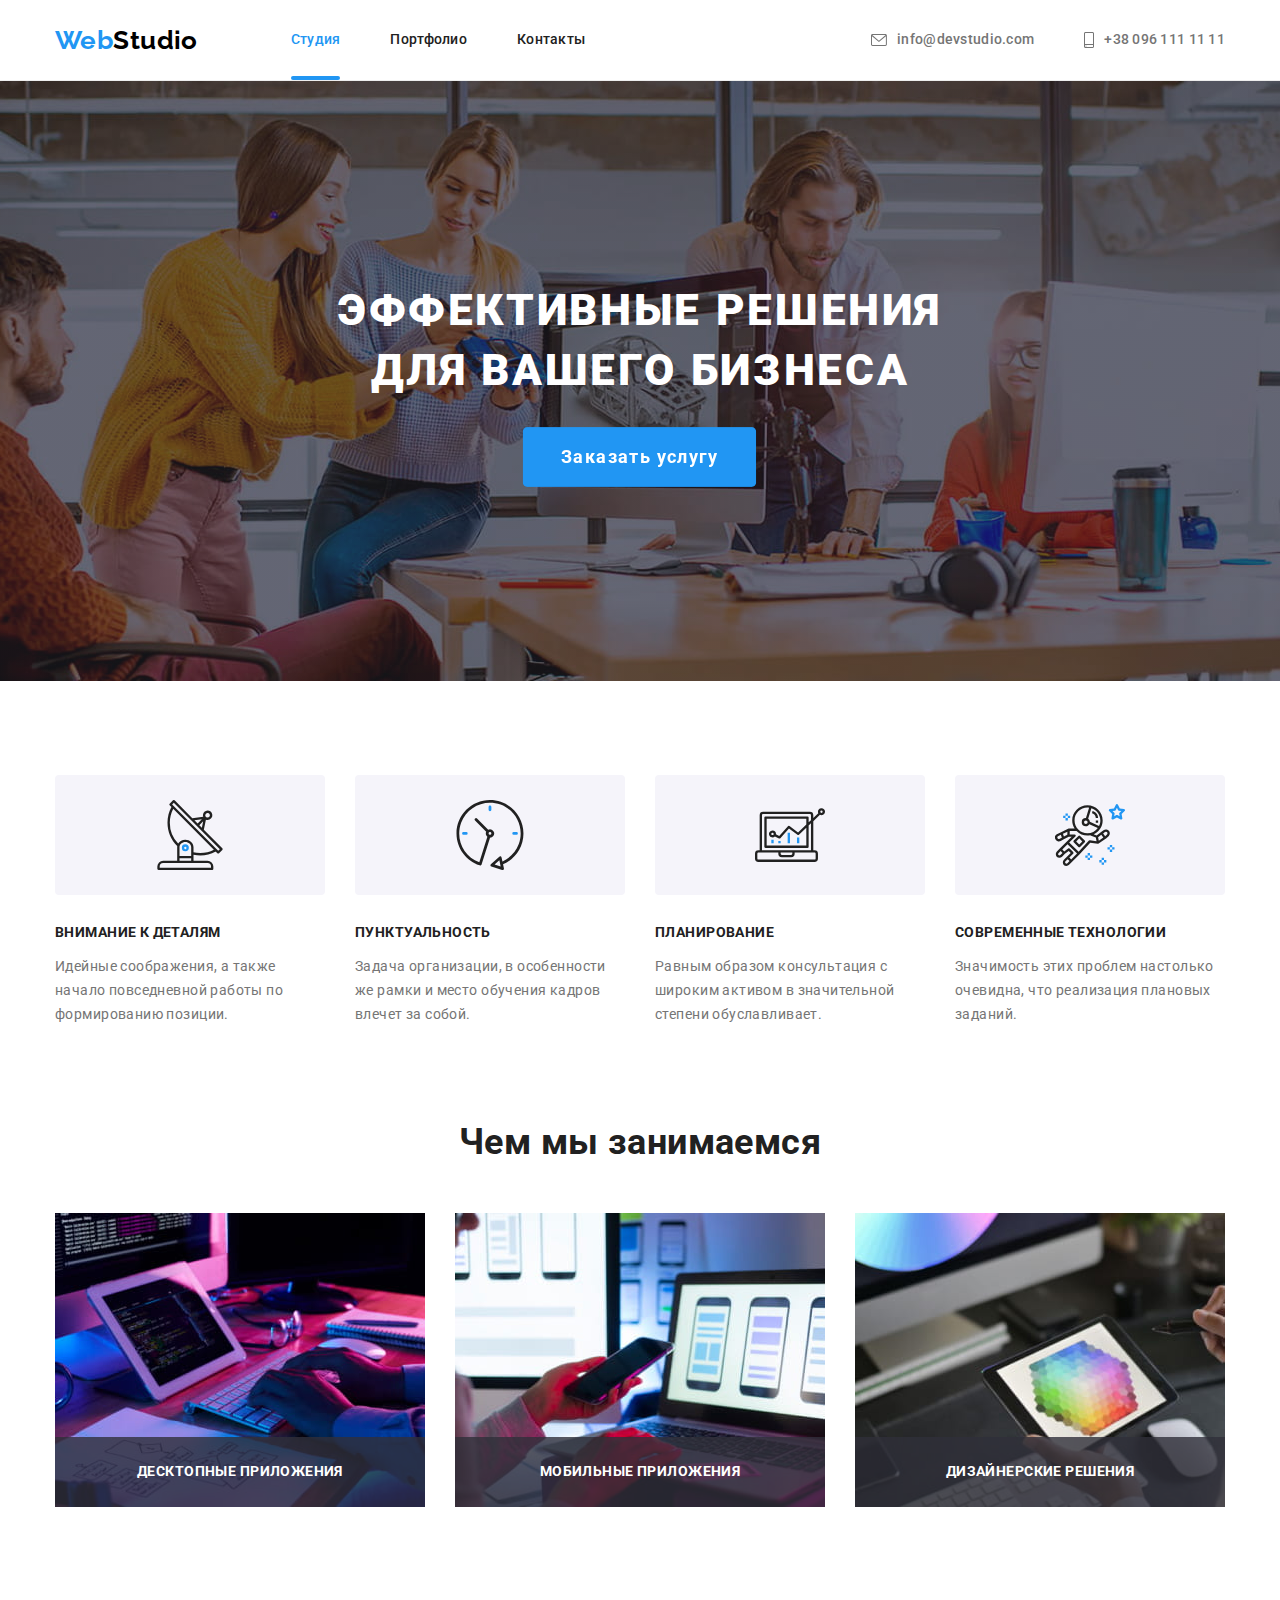
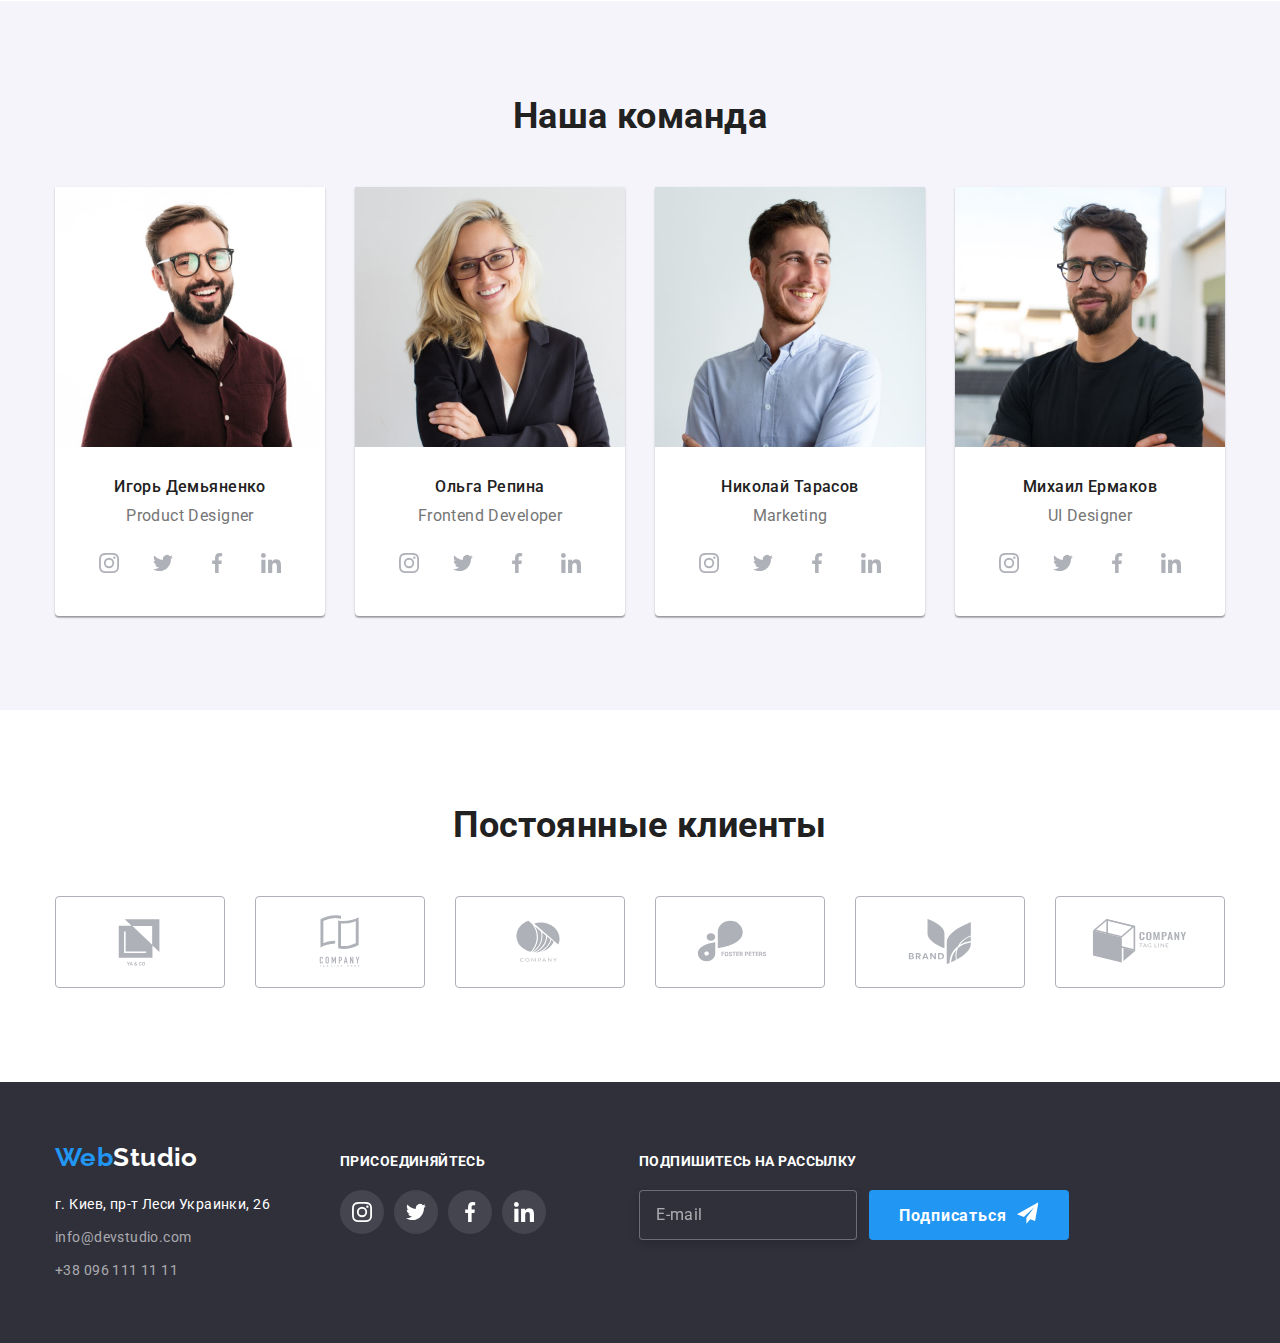
==== commit 701d0d7a: "Создает формы" ====
--- a/index.html
+++ b/index.html
@@ -381,13 +381,54 @@
                     </li>
                 </ul>
             </div>
+            <div>
+                <form class="form-subscription">
+                    <div class="subscription">
+                        <label for="email">Подпишитесь на рассылку</label>
+                        <input type="email" name="email" id="email" placeholder="E-mail">
+                    </div>
+                    <button class="subscription-button" type="submit">Подписаться
+                        <svg class="icon-send">
+                            <use href=".//images/icons.svg#icon-icon-send"></use>
+                        </svg>
+                    </button>    
+                </form>
+            </div>
         </div>
     </footer>
     <div data-modal class="backdrop is-hidden">
         <div class="modal">
             <button data-modal-close class="close">
-                <img src=".//images/close.png" alt="Закрить">
+                <svg>
+                    <use href="./images/icons.svg#icon-close-icon"></use>
+                </svg>
             </button>
+            <form class="modal-form"> 
+                <h3 class="modal-title">Оставьте свои данные, мы вам перезвоним</h3>
+                <ul class="list">
+                    <li class="form-field">
+                        <label for="user-name">Имя</label>
+                        <input type="text" name="user-name" id="user-name">
+                    </li>
+                    <li class="form-field">
+                        <label for="tel">Телефон</label>
+                        <input type="tel" name="tel" id="tel">
+                    </li>
+                    <li class="form-field">
+                        <label for="modal-email">Почта</label>
+                        <input type="email" name="email" id="modal-email">
+                    </li>
+                    <li class="form-field">
+                        <label for="comment">Комментарий</label>
+                        <textarea name="comment" id="comment" cols="30" rows="10" placeholder="Введите текст"></textarea>
+                    </li>
+                    <li>
+                        <input type="checkbox" name="consent" id="consent">
+                        <label for="consent">Соглашаюсь с рассылкой и принимаю Условия договора</label>
+                    </li>
+                </ul>
+                <button class="modal-button" type="submit">Отправить</button>
+            </form>
         </div>
     </div>
     <script src="./js/modal.js"></script>
--- a/css/style.css
+++ b/css/style.css
@@ -13,6 +13,7 @@
   --team-item-bg-color--: #ffffff;
   --footer-bg-color--: #2f303a;
   --logo-part-color--: #000000;
+  --close-color--: #000000;
   --team-bg-color--: #f5f4fa;
   --portfolio-button-bg-color--: #f5f4fa;
   --icon-bg-color--: #f5f4fa;
@@ -457,6 +458,7 @@
   margin-left: 70px;
   margin-top: 0;
   margin-bottom: 0;
+  padding-top: 12px;
 }
 .down-list {
   margin: 0;
@@ -485,6 +487,70 @@
   letter-spacing: 0.03em;
   text-transform: uppercase;
   color: var(--primary-whiter-color--);
+}
+.form-subscription {
+  display: flex;
+  margin-top: 0;
+  margin-bottom: 0;
+  margin-left: 93px;
+  padding-top: 12px;
+}
+.subscription {
+  display: flex;
+  flex-direction: column;
+  margin: 0;
+  padding: 0;
+  background-color: var(--footer-bg-color--);
+}
+.subscription label {
+  margin-bottom: 20px;
+  font-weight: 700;
+  font-size: 14px;
+  line-height: 1.14;
+  letter-spacing: 0.03em;
+  text-transform: uppercase;
+  color: var(--primary-whiter-color--);
+}
+.subscription input {
+  flex-grow: 1;
+  border: 1px solid rgba(255, 255, 255, 0.3);
+  filter: drop-shadow(0px 4px 4px rgba(0, 0, 0, 0.15));
+  border-radius: 4px;
+  padding: 16px;
+  background-color: inherit;
+}
+.subscription input::placeholder {
+  font-weight: 400;
+  font-size: 16px;
+  line-height: 1.25;
+  letter-spacing: 0.03em;
+  color: rgba(255, 255, 255, 0.6);
+}
+.subscription-button {
+  display: flex;
+  align-self: flex-end;
+  margin-left: 12px;
+  padding: 10px 29px;
+  width: 200px;
+  height: 50px;
+  border: 1px solid;
+  border-color: transparent;
+  border-radius: 4px;
+  font-family: inherit;
+  font-weight: 700;
+  font-size: 16px;
+  line-height: 1.88;
+  letter-spacing: 0.06em;
+  text-decoration: none;
+  color: var(--button-text-color--);
+  background-color: var(--accent-color--);
+  cursor: pointer;
+}
+.icon-send {
+  width: 24px;
+  height: 24px;
+  margin-left: 10px;
+  fill: var(--primary-whiter-color--);
 }
 
 /* Портфолио */
@@ -630,6 +696,7 @@
   left: 50%;
   min-width: 528px;
   min-height: 581px;
+  padding: 40px;
   box-shadow: 0px 1px 3px rgba(0, 0, 0, 0.12), 0px 1px 1px rgba(0, 0, 0, 0.14),
     0px 2px 1px rgba(0, 0, 0, 0.2);
   border-radius: 4px;
@@ -640,17 +707,62 @@
   opacity: 1;
 }
 .close {
+  position: absolute;
+  top: 8px;
+  right: 8px;
   display: flex;
   justify-content: center;
   align-items: center;
-  margin-left: auto;
-  margin-top: 8px;
-  margin-right: 8px;
-  margin-bottom: auto;
-  padding: 18px;
   width: 30px;
   height: 30px;
   border: 1px solid rgba(0, 0, 0, 0.1);
   border-radius: 50%;
+  fill: var(--close-color--);
   background-color: var(--primary-whiter-color--);
 }
+.modal-title {
+  margin-top: 0;
+  margin-bottom: 12px;
+  font-weight: 700;
+  font-size: 20px;
+  line-height: 1.15;
+  text-align: center;
+  letter-spacing: 0.03em;
+  color: var(--sekond-title-color--);
+}
+.form-field label {
+  margin-bottom: 4px;
+  font-weight: 400;
+  font-size: 12px;
+  line-height: 1.17;
+  letter-spacing: 0.01em;
+}
+
+.form-field {
+  display: flex;
+  flex-direction: column;
+  padding: 0;
+  margin-top: 0;
+  margin-right: 0;
+  margin-bottom: 10px;
+  margin-left: 0;
+}
+.modal-button {
+  display: flex;
+  justify-content: center;
+  padding: 10px 29px;
+  width: 200px;
+  height: 50px;
+  border: 1px solid;
+  border-color: transparent;
+  border-radius: 4px;
+  font-family: inherit;
+  font-weight: 700;
+  font-size: 16px;
+  line-height: 1.88;
+  letter-spacing: 0.06em;
+  text-decoration: none;
+  color: var(--button-text-color--);
+  background-color: var(--accent-color--);
+  cursor: pointer;
+}
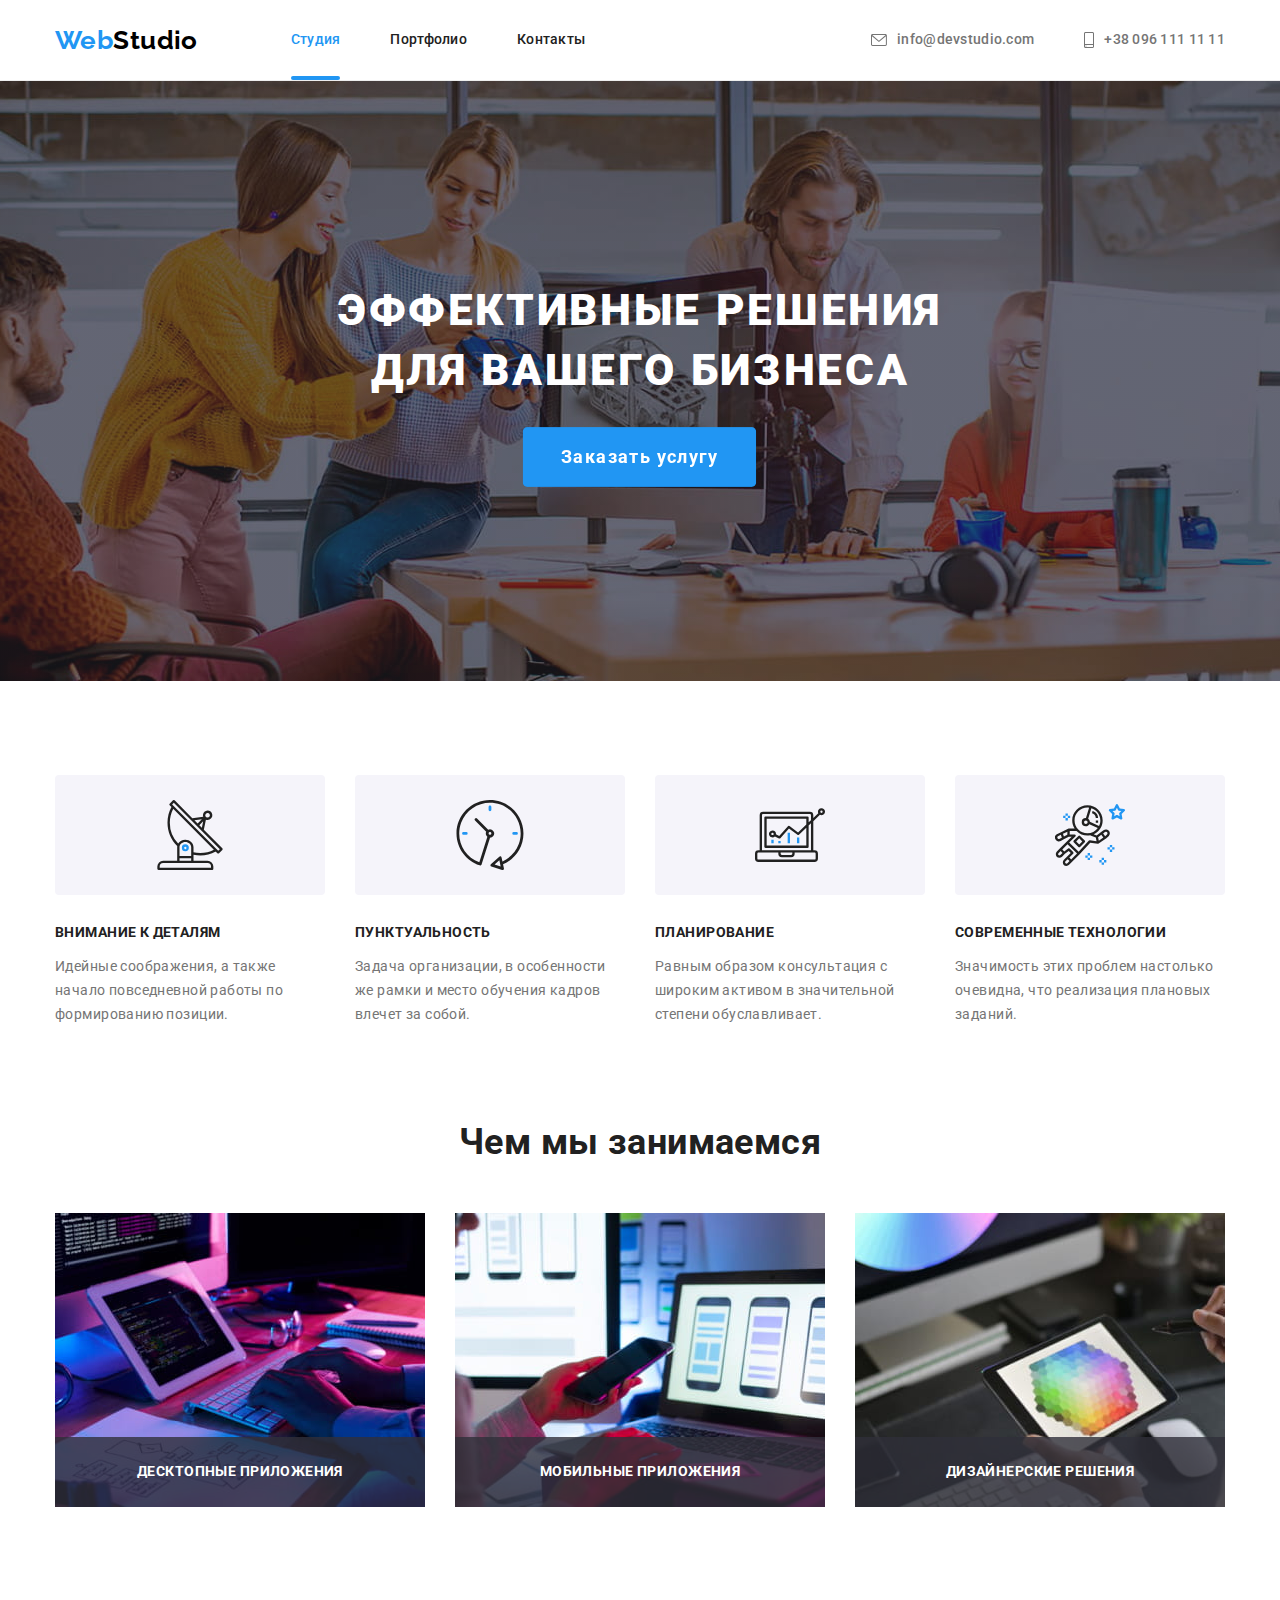
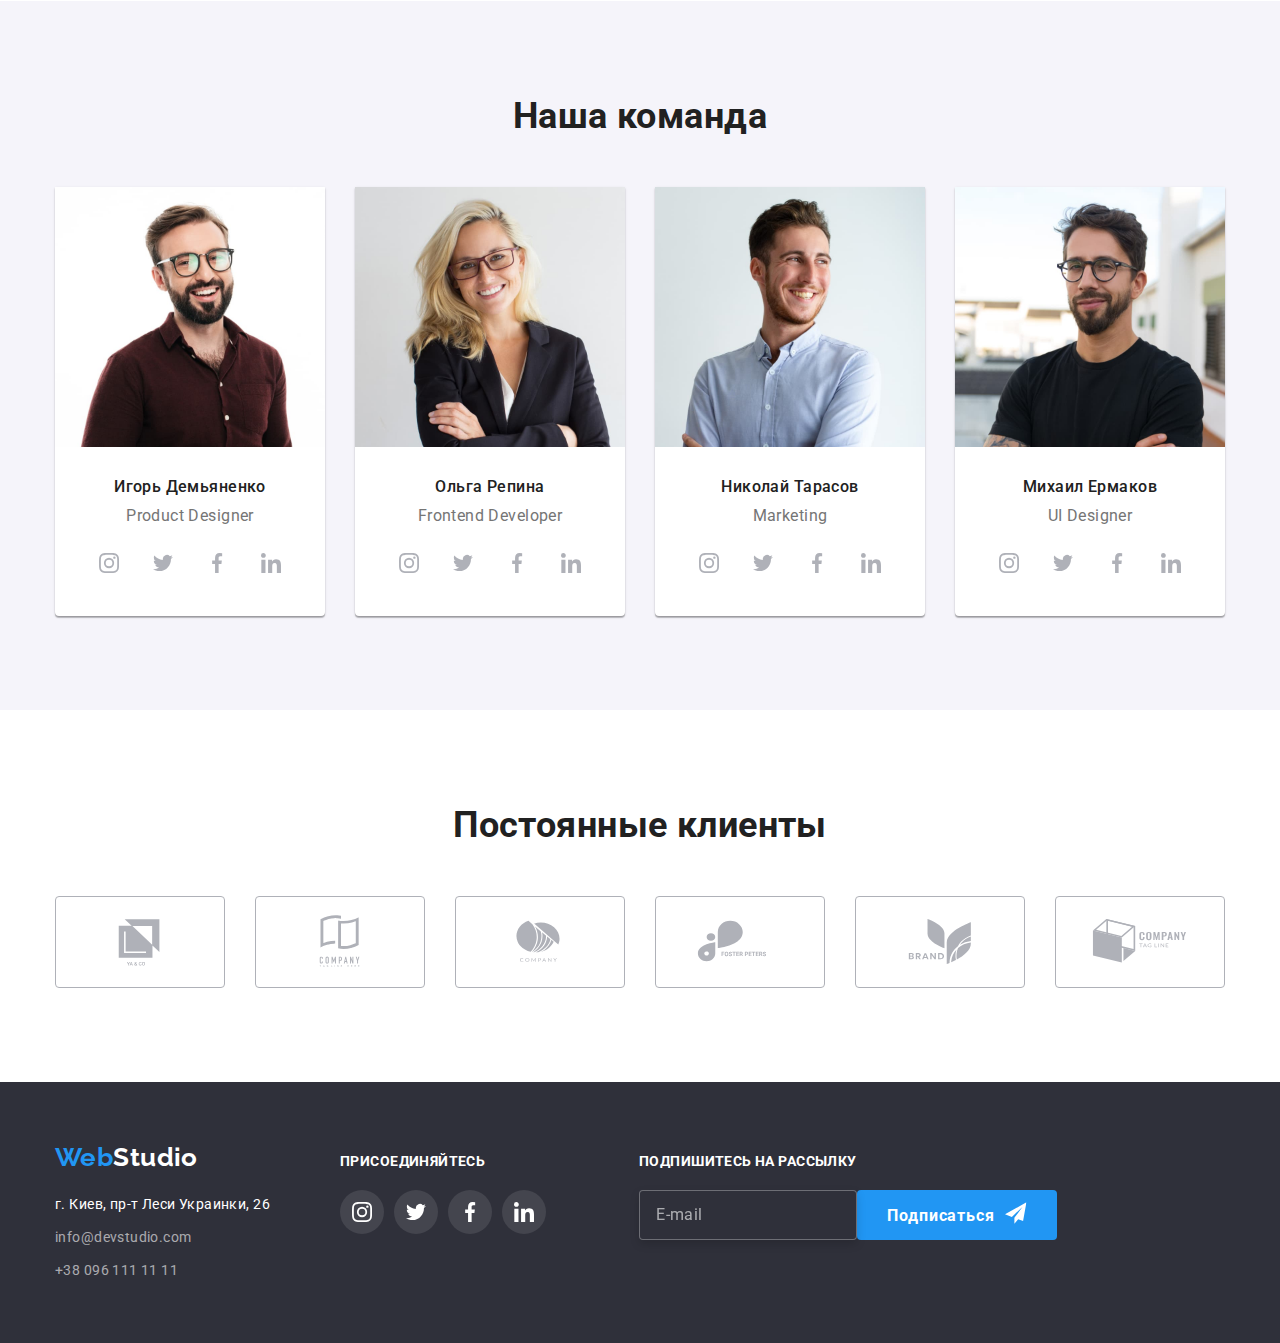
==== commit 87f3f03e: "Делает разметку формы и ставит иконки." ====
--- a/index.html
+++ b/index.html
@@ -407,24 +407,33 @@
                 <h3 class="modal-title">Оставьте свои данные, мы вам перезвоним</h3>
                 <ul class="list">
                     <li class="form-field">
-                        <label for="user-name">Имя</label>
-                        <input type="text" name="user-name" id="user-name">
+                        <input class="form-input" type="text" name="user-name" id="user-name">
+                        <label class="form-label" for="user-name">Имя</label>
+                        <svg class="form-icon-person">
+                            <use href=".//images/icons.svg#icon-person"></use>
+                        </svg>
                     </li>
                     <li class="form-field">
-                        <label for="tel">Телефон</label>
-                        <input type="tel" name="tel" id="tel">
+                        <input class="form-input" type="tel" name="tel" id="tel">
+                        <label class="form-label" for="tel">Телефон</label>
+                        <svg class="form-icon-person">
+                            <use href=".//images/icons.svg#icon-phone"></use>
+                        </svg>
                     </li>
                     <li class="form-field">
-                        <label for="modal-email">Почта</label>
-                        <input type="email" name="email" id="modal-email">
+                        <input class="form-input" type="email" name="email" id="modal-email">
+                        <label class="form-label" for="modal-email">Почта</label>
+                        <svg class="form-icon-person">
+                            <use href=".//images/icons.svg#icon-email"></use>
+                        </svg>
                     </li>
                     <li class="form-field">
-                        <label for="comment">Комментарий</label>
-                        <textarea name="comment" id="comment" cols="30" rows="10" placeholder="Введите текст"></textarea>
+                        <textarea class="form-textarea" name="comment" id="comment" cols="30" rows="7" placeholder="Введите текст"></textarea>
+                        <label class="form-label" for="comment">Комментарий</label>
                     </li>
                     <li>
                         <input type="checkbox" name="consent" id="consent">
-                        <label for="consent">Соглашаюсь с рассылкой и принимаю Условия договора</label>
+                        <label for="consent">Соглашаюсь с рассылкой и принимаю <a href="">Условия договора</a> </label>
                     </li>
                 </ul>
                 <button class="modal-button" type="submit">Отправить</button>
--- a/css/style.css
+++ b/css/style.css
@@ -529,7 +529,7 @@
 .subscription-button {
   display: flex;
   align-self: flex-end;
-  margin-left: 12px;
+  margin-right: 0;
   padding: 10px 29px;
   width: 200px;
   height: 50px;
@@ -720,6 +720,13 @@
   fill: var(--close-color--);
   background-color: var(--primary-whiter-color--);
 }
+.close:hover,
+.close:focus {
+  fill: var(--accent-color--);
+  cursor: pointer;
+}
+.modal-form {
+}
 .modal-title {
   margin-top: 0;
   margin-bottom: 12px;
@@ -730,27 +737,71 @@
   letter-spacing: 0.03em;
   color: var(--sekond-title-color--);
 }
-.form-field label {
+.form-field {
+  position: relative;
+  display: flex;
+  flex-direction: column;
+  flex-direction: column-reverse;
+  padding: 0;
+  margin-top: 0;
+  margin-right: 0;
+  margin-bottom: 10px;
+  margin-left: 0;
+}
+.form-input {
+  height: 40px;
+  padding-left: 42px;
+  padding-top: 12px;
+  padding-bottom: 12px;
+  border: 1px solid rgba(33, 33, 33, 0.2);
+  box-sizing: border-box;
+  border-radius: 4px;
+}
+
+.form-input:focus {
+  border-color: var(--accent-color--);
+}
+.form-input:focus + .form-label {
+  color: var(--accent-color--);
+}
+.form-input:focus ~ .form-icon-person {
+  fill: var(--accent-color--);
+}
+.form-icon-person {
+  position: absolute;
+  left: 12px;
+  top: 50%;
+  display: inline-block;
+  width: 18px;
+  height: 18px;
+}
+.form-label {
   margin-bottom: 4px;
   font-weight: 400;
   font-size: 12px;
   line-height: 1.17;
   letter-spacing: 0.01em;
 }
-
-.form-field {
-  display: flex;
-  flex-direction: column;
-  padding: 0;
-  margin-top: 0;
-  margin-right: 0;
-  margin-bottom: 10px;
-  margin-left: 0;
+.form-textarea {
+  padding: 12px, 16px;
+  border: 1px solid rgba(33, 33, 33, 0.2);
+  border-radius: 4px;
+}
+.form-textarea::placeholder {
+  padding-top: 12px;
+  padding-left: 16px;
+  font-weight: normal;
+  font-size: 14px;
+  line-height: 1.14;
+  letter-spacing: 0.01em;
+  color: rgba(117, 117, 117, 0.5);
 }
 .modal-button {
   display: flex;
   justify-content: center;
   padding: 10px 29px;
+  margin-left: auto;
+  margin-right: auto;
   width: 200px;
   height: 50px;
   border: 1px solid;
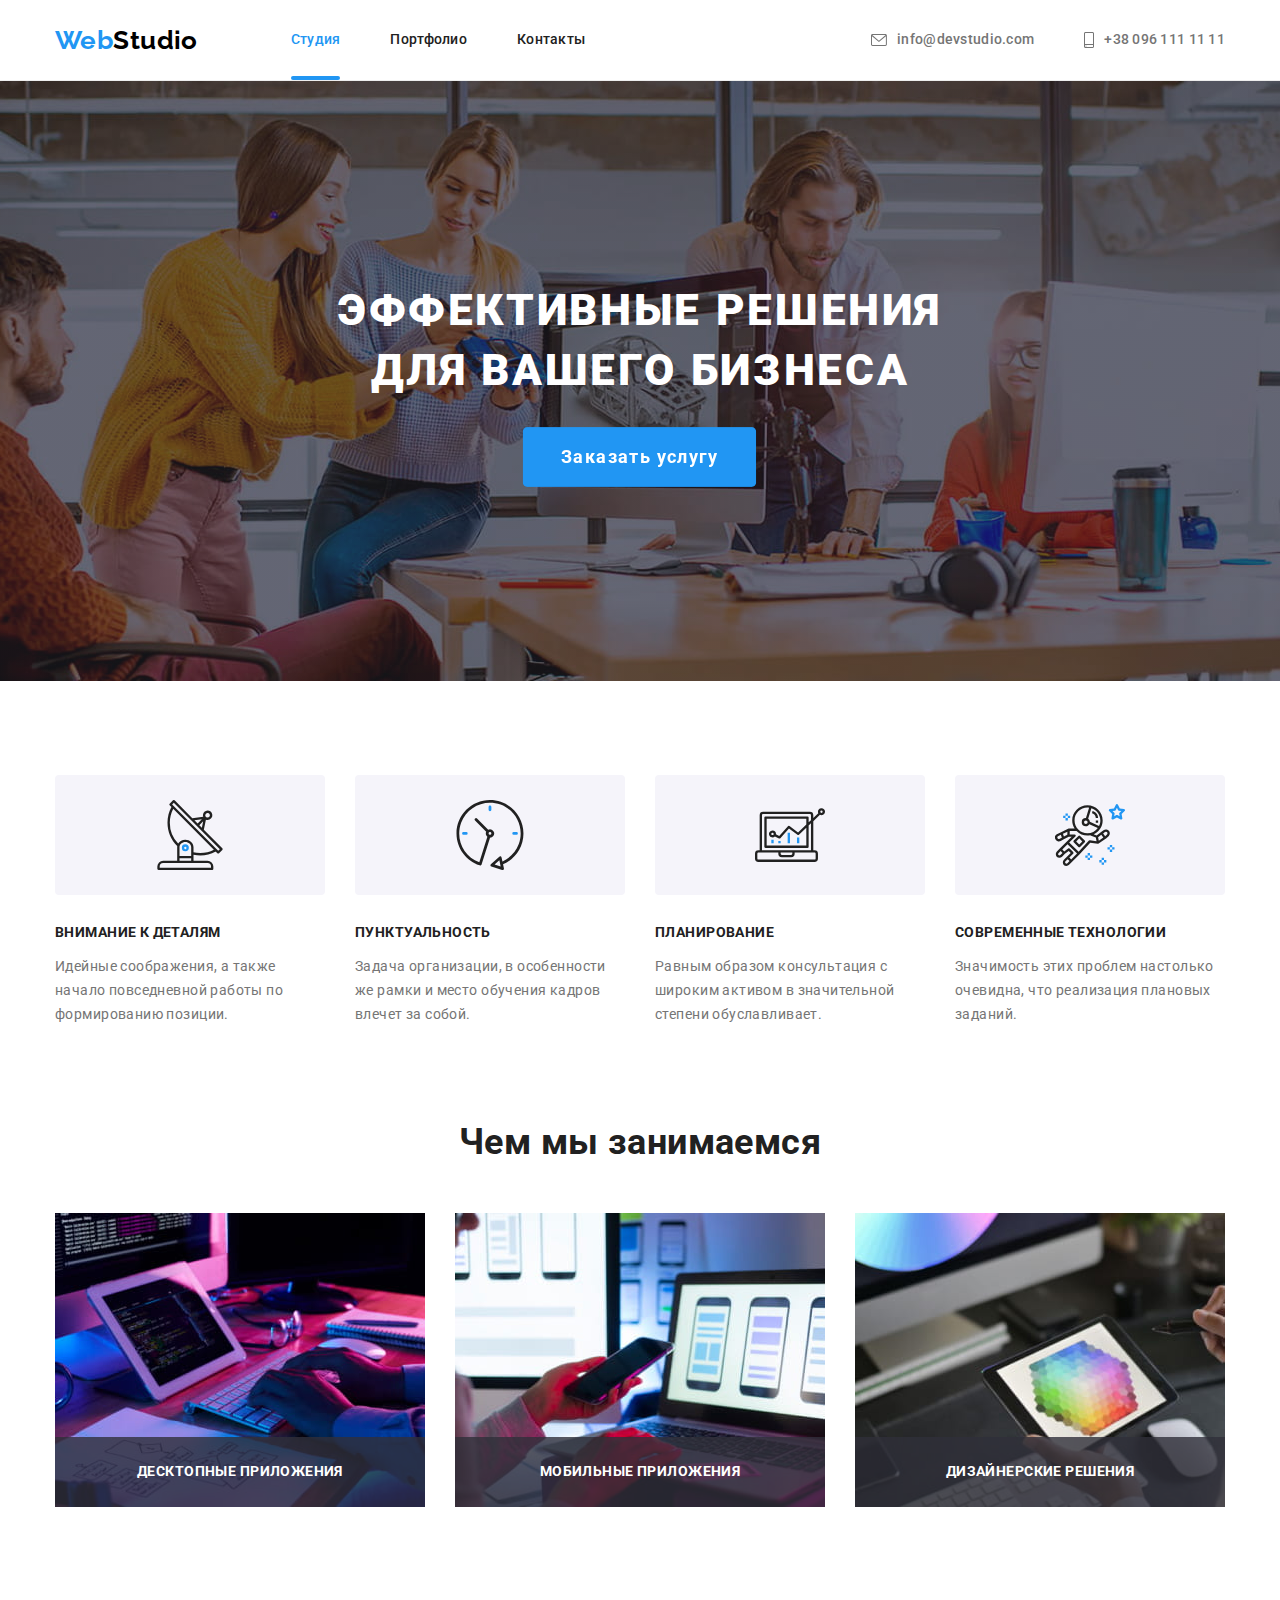
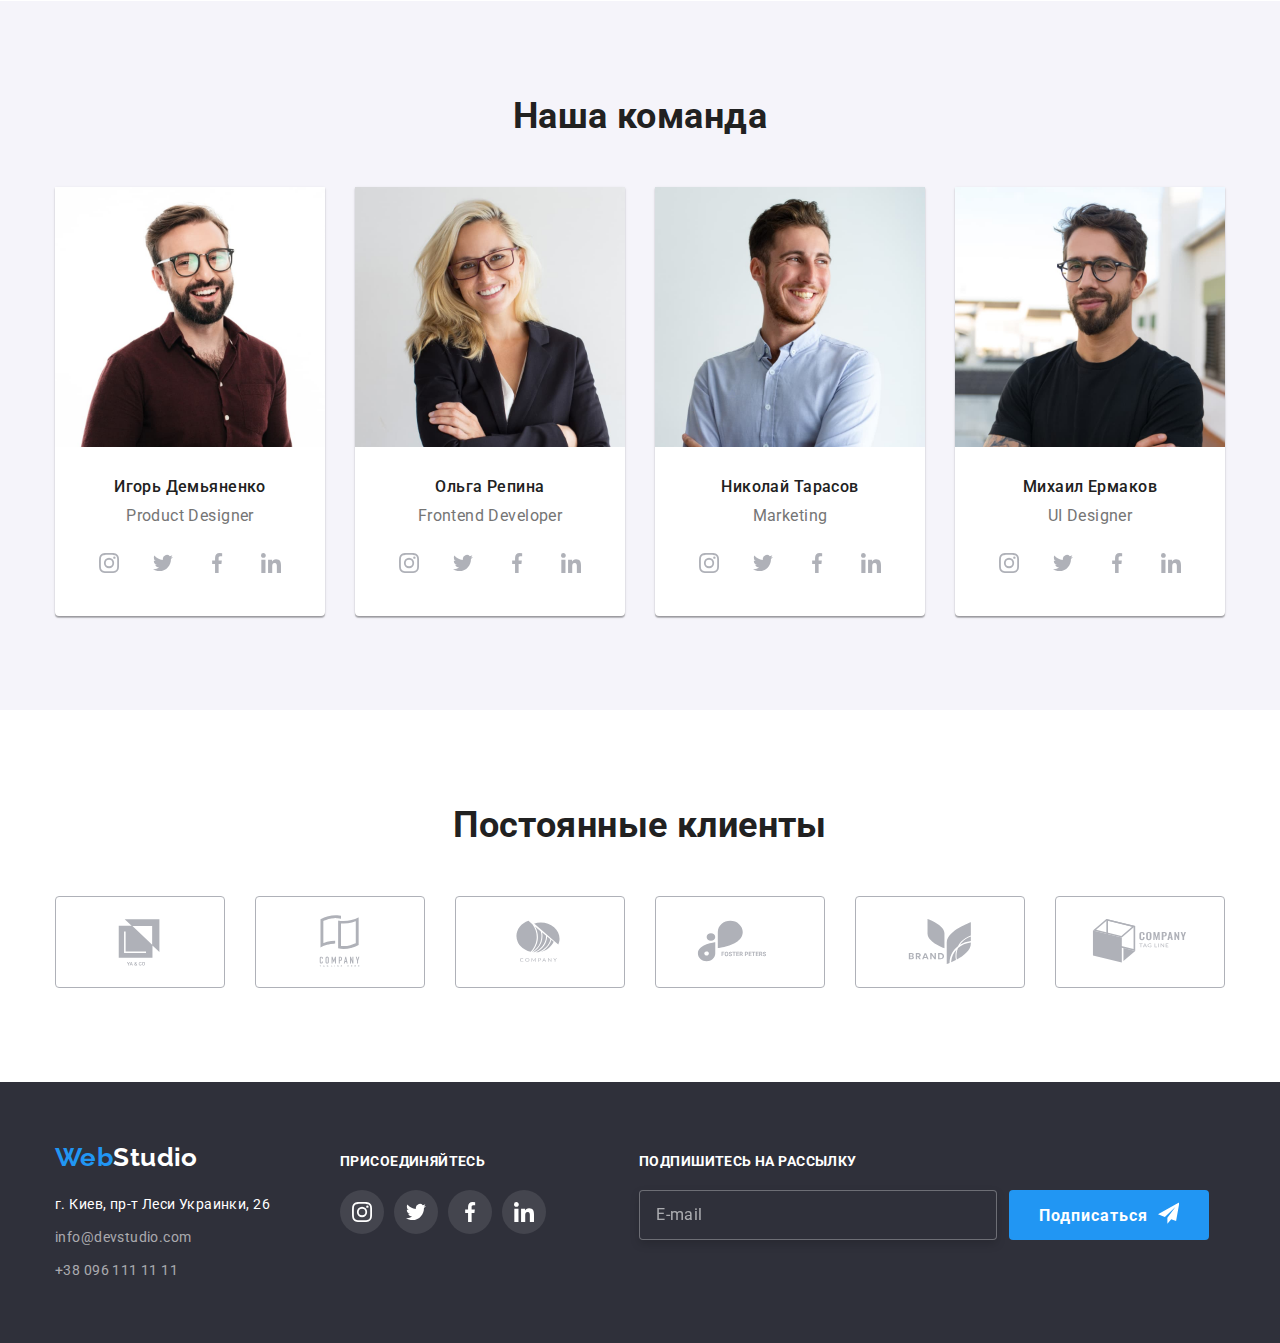
==== commit fa1d1198: "Оформляет формы" ====
--- a/index.html
+++ b/index.html
@@ -431,9 +431,13 @@
                         <textarea class="form-textarea" name="comment" id="comment" cols="30" rows="7" placeholder="Введите текст"></textarea>
                         <label class="form-label" for="comment">Комментарий</label>
                     </li>
-                    <li>
-                        <input type="checkbox" name="consent" id="consent">
-                        <label for="consent">Соглашаюсь с рассылкой и принимаю <a href="">Условия договора</a> </label>
+                    <li class="form-checkbox">
+                        <input class="form-input-checkbox" type="checkbox" name="consent" id="consent">
+                        <svg class="form-icon-check">
+                            <use href=".//images/icons.svg#icon-check"></use>
+                        </svg>
+                        <label class="form-label-checkbox" for="consent">Соглашаюсь с рассылкой и принимаю <a href="">Условия договора</a></label>
+                        
                     </li>
                 </ul>
                 <button class="modal-button" type="submit">Отправить</button>
--- a/css/style.css
+++ b/css/style.css
@@ -490,6 +490,7 @@
 }
 .form-subscription {
   display: flex;
+  width: 570px;
   margin-top: 0;
   margin-bottom: 0;
   margin-left: 93px;
@@ -498,6 +499,7 @@
 .subscription {
   display: flex;
   flex-direction: column;
+  flex-grow: 1;
   margin: 0;
   padding: 0;
   background-color: var(--footer-bg-color--);
@@ -530,6 +532,7 @@
   display: flex;
   align-self: flex-end;
   margin-right: 0;
+  margin-left: 12px;
   padding: 10px 29px;
   width: 200px;
   height: 50px;
@@ -725,8 +728,6 @@
   fill: var(--accent-color--);
   cursor: pointer;
 }
-.modal-form {
-}
 .modal-title {
   margin-top: 0;
   margin-bottom: 12px;
@@ -795,6 +796,32 @@
   line-height: 1.14;
   letter-spacing: 0.01em;
   color: rgba(117, 117, 117, 0.5);
+}
+.form-checkbox {
+  display: flex;
+  justify-content: center;
+  align-items: center;
+  margin-bottom: 30px;
+  margin-top: 0;
+}
+.form-input-checkbox {
+  -webkit-appearance: none;
+  position: absolute;
+}
+.form-icon-check {
+  display: inline-block;
+  margin-right: 7px;
+  width: 16px;
+  height: 15px;
+  border: 2px solid;
+  border-color: #212121;
+  border-radius: 2px;
+}
+.form-input-checkbox:checked + .form-icon-check {
+  background-color: var(--accent-color--);
+  background-size: cover;
+  background-origin: border-box;
+  border-color: transparent;
 }
 .modal-button {
   display: flex;
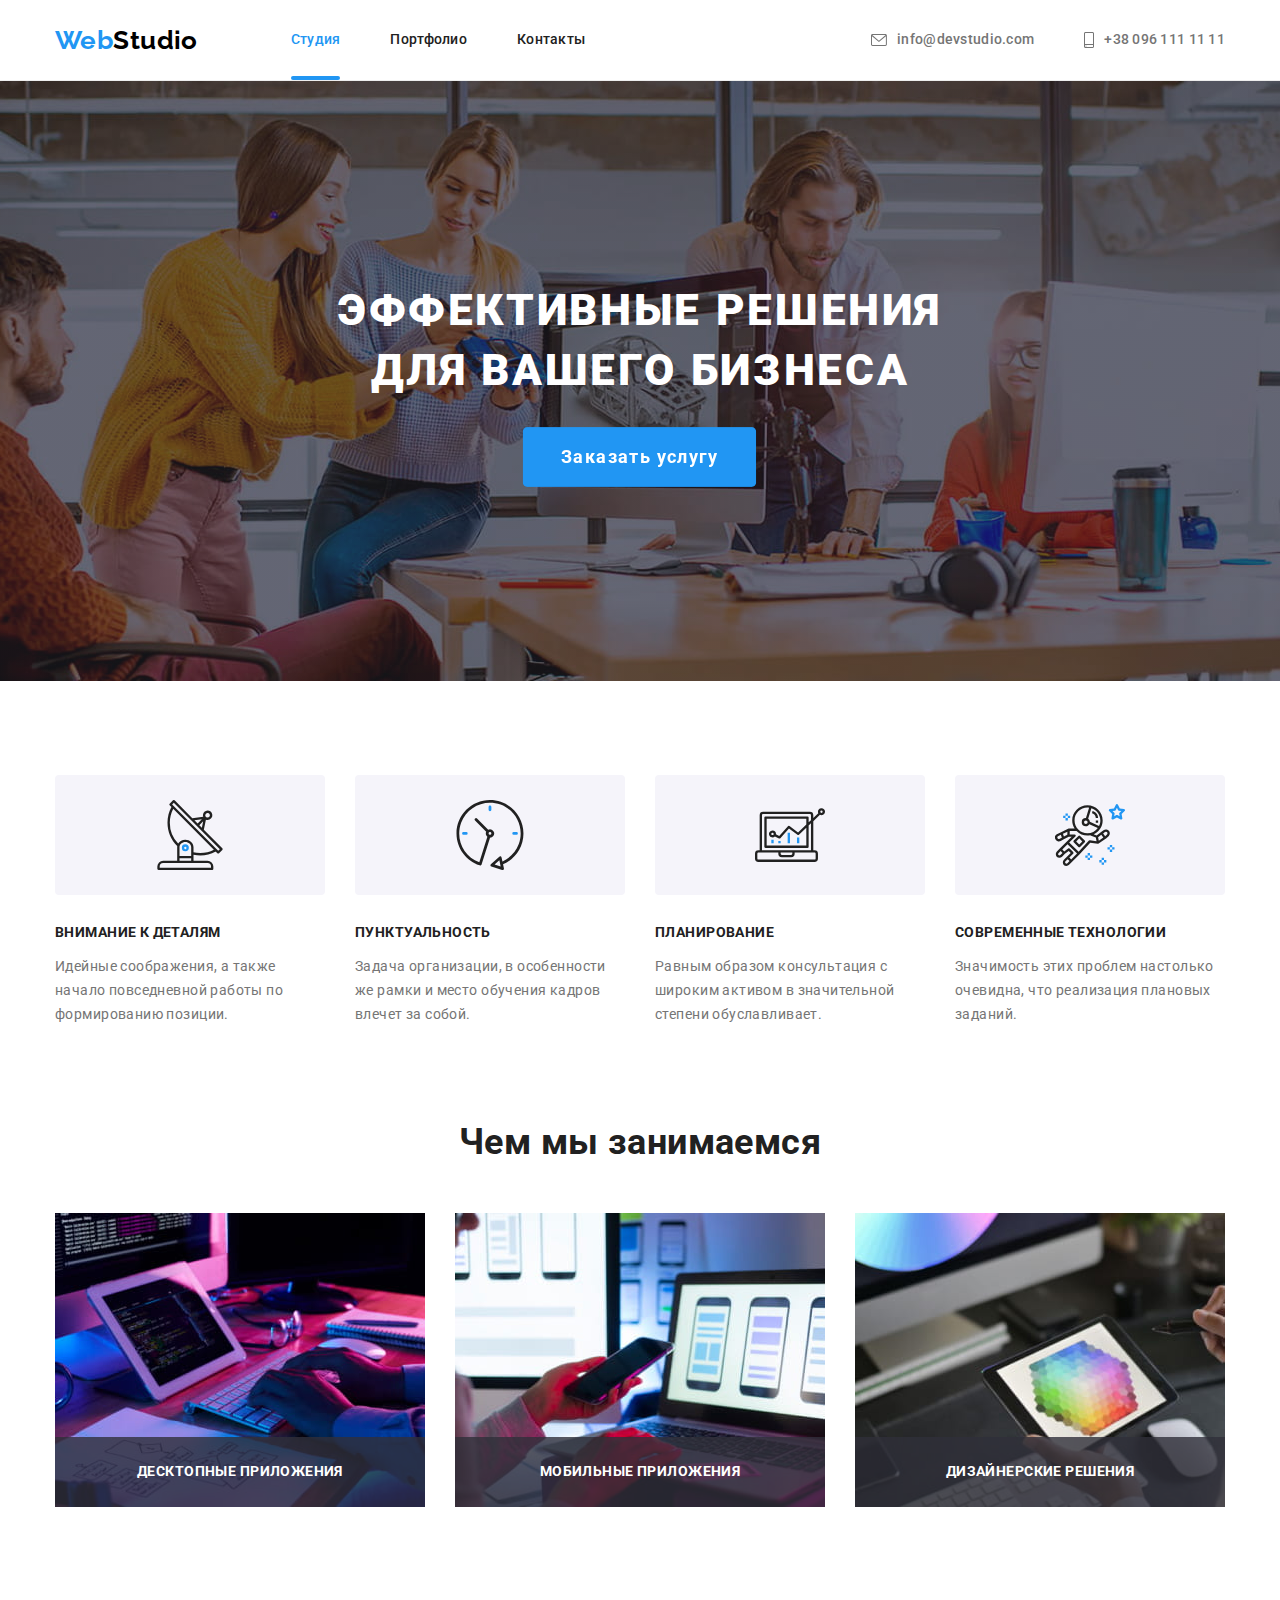
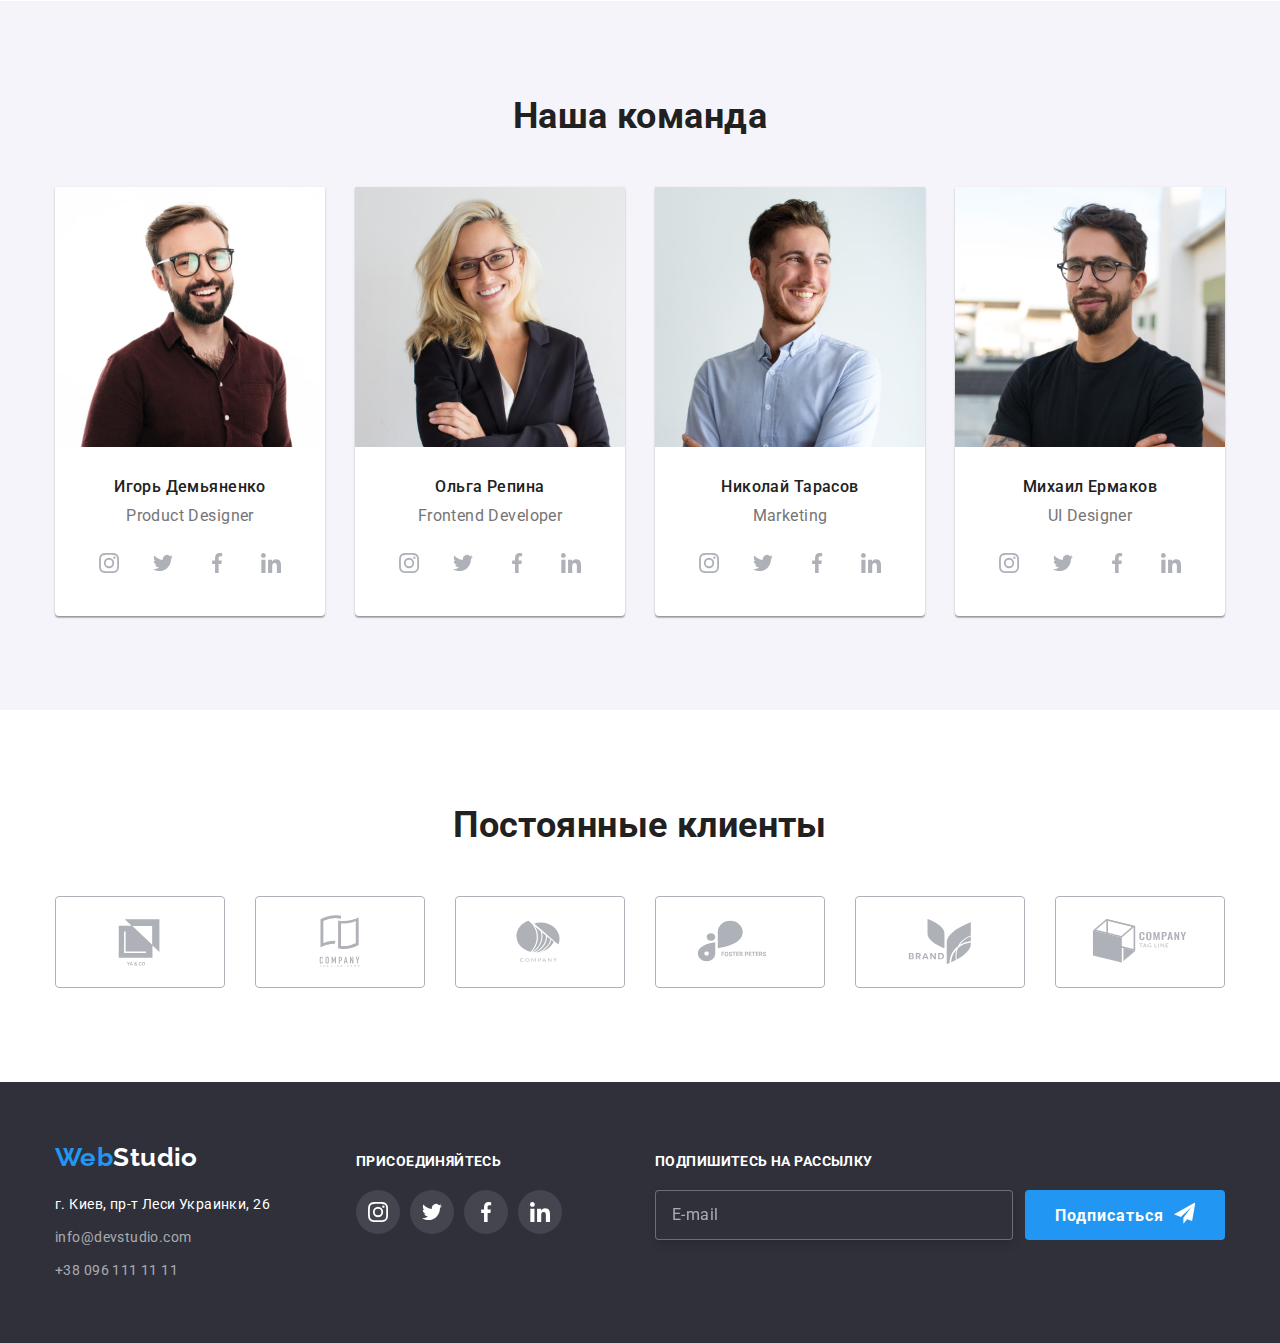
==== commit 0de5bab2: "Доделывает формы" ====
--- a/index.html
+++ b/index.html
@@ -381,11 +381,11 @@
                     </li>
                 </ul>
             </div>
-            <div>
+            <div class="footer-form-subscription">
                 <form class="form-subscription">
                     <div class="subscription">
                         <label for="email">Подпишитесь на рассылку</label>
-                        <input type="email" name="email" id="email" placeholder="E-mail">
+                        <input type="email" name="email" id="email" placeholder="E-mail" required>
                     </div>
                     <button class="subscription-button" type="submit">Подписаться
                         <svg class="icon-send">
@@ -399,7 +399,7 @@
     <div data-modal class="backdrop is-hidden">
         <div class="modal">
             <button data-modal-close class="close">
-                <svg>
+                <svg class="close-icon" width="18" height="18">
                     <use href="./images/icons.svg#icon-close-icon"></use>
                 </svg>
             </button>
@@ -407,37 +407,36 @@
                 <h3 class="modal-title">Оставьте свои данные, мы вам перезвоним</h3>
                 <ul class="list">
                     <li class="form-field">
-                        <input class="form-input" type="text" name="user-name" id="user-name">
+                        <input class="form-input" type="text" name="user-name" id="user-name" required autofocus>
                         <label class="form-label" for="user-name">Имя</label>
                         <svg class="form-icon-person">
                             <use href=".//images/icons.svg#icon-person"></use>
                         </svg>
                     </li>
                     <li class="form-field">
-                        <input class="form-input" type="tel" name="tel" id="tel">
+                        <input class="form-input" type="tel" name="tel" id="tel" required>
                         <label class="form-label" for="tel">Телефон</label>
                         <svg class="form-icon-person">
                             <use href=".//images/icons.svg#icon-phone"></use>
                         </svg>
                     </li>
                     <li class="form-field">
-                        <input class="form-input" type="email" name="email" id="modal-email">
+                        <input class="form-input" type="email" name="email" id="modal-email" required>
                         <label class="form-label" for="modal-email">Почта</label>
                         <svg class="form-icon-person">
                             <use href=".//images/icons.svg#icon-email"></use>
                         </svg>
                     </li>
                     <li class="form-field">
-                        <textarea class="form-textarea" name="comment" id="comment" cols="30" rows="7" placeholder="Введите текст"></textarea>
+                        <textarea class="form-textarea" name="comment" id="comment" rows="7" placeholder="Введите текст"></textarea>
                         <label class="form-label" for="comment">Комментарий</label>
                     </li>
                     <li class="form-checkbox">
-                        <input class="form-input-checkbox" type="checkbox" name="consent" id="consent">
+                        <input class="form-input-checkbox" type="checkbox" name="consent" id="consent" required>
                         <svg class="form-icon-check">
                             <use href=".//images/icons.svg#icon-check"></use>
                         </svg>
                         <label class="form-label-checkbox" for="consent">Соглашаюсь с рассылкой и принимаю <a href="">Условия договора</a></label>
-                        
                     </li>
                 </ul>
                 <button class="modal-button" type="submit">Отправить</button>
--- a/css/style.css
+++ b/css/style.css
@@ -279,7 +279,6 @@
 .opportunities-thumb {
   position: relative;
 }
-
 .opportunities-item-title {
   position: absolute;
   width: 100%;
@@ -419,6 +418,11 @@
 .wrapper {
   display: flex;
 }
+.footer-address {
+  width: 231px;
+  padding: 0;
+  margin: 0;
+}
 .footer .logo {
   margin-top: 0;
   margin-bottom: 20px;
@@ -488,12 +492,15 @@
   text-transform: uppercase;
   color: var(--primary-whiter-color--);
 }
+.footer-form-subscription {
+  width: 570px;
+  margin-left: 93px;
+  margin-top: 0;
+  margin-bottom: 0;
+  margin-right: 0;
+}
 .form-subscription {
   display: flex;
-  width: 570px;
-  margin-top: 0;
-  margin-bottom: 0;
-  margin-left: 93px;
   padding-top: 12px;
 }
 .subscription {
@@ -514,7 +521,6 @@
   color: var(--primary-whiter-color--);
 }
 .subscription input {
-  flex-grow: 1;
   border: 1px solid rgba(255, 255, 255, 0.3);
   filter: drop-shadow(0px 4px 4px rgba(0, 0, 0, 0.15));
   border-radius: 4px;
@@ -528,8 +534,13 @@
   letter-spacing: 0.03em;
   color: rgba(255, 255, 255, 0.6);
 }
+.subscription input:not(:placeholder-shown) {
+  background-color: var(--footer-bg-color--);
+  color: var(--primary-whiter-color--);
+}
 .subscription-button {
   display: flex;
+  justify-self: flex-end;
   align-self: flex-end;
   margin-right: 0;
   margin-left: 12px;
@@ -674,6 +685,8 @@
   font-size: 16px;
   line-height: 1.88;
 }
+
+/* Модалка*/
 .backdrop {
   position: fixed;
   left: 0;
@@ -722,6 +735,7 @@
   border-radius: 50%;
   fill: var(--close-color--);
   background-color: var(--primary-whiter-color--);
+  transition: fill 250ms cubic-bezier(0.4, 0, 0.2, 1);
 }
 .close:hover,
 .close:focus {
@@ -757,8 +771,10 @@
   border: 1px solid rgba(33, 33, 33, 0.2);
   box-sizing: border-box;
   border-radius: 4px;
-}
-
+  transition: border-color 250ms cubic-bezier(0.4, 0, 0.2, 1),
+    color 250ms cubic-bezier(0.4, 0, 0.2, 1),
+    fill 250ms cubic-bezier(0.4, 0, 0.2, 1);
+}
 .form-input:focus {
   border-color: var(--accent-color--);
 }
@@ -784,13 +800,22 @@
   letter-spacing: 0.01em;
 }
 .form-textarea {
-  padding: 12px, 16px;
-  border: 1px solid rgba(33, 33, 33, 0.2);
-  border-radius: 4px;
-}
-.form-textarea::placeholder {
+  height: 120px;
+  resize: none;
   padding-top: 12px;
   padding-left: 16px;
+  border: 1px solid rgba(33, 33, 33, 0.2);
+  border-radius: 4px;
+  transition: border-color 250ms cubic-bezier(0.4, 0, 0.2, 1),
+    color 250ms cubic-bezier(0.4, 0, 0.2, 1);
+}
+.form-textarea:focus {
+  border-color: var(--accent-color--);
+}
+.form-textarea:focus + .form-label {
+  color: var(--accent-color--);
+}
+.form-textarea::placeholder {
   font-weight: normal;
   font-size: 14px;
   line-height: 1.14;
@@ -816,6 +841,10 @@
   border: 2px solid;
   border-color: #212121;
   border-radius: 2px;
+  transition: background-color 250ms cubic-bezier(0.4, 0, 0.2, 1),
+    background-size 250ms cubic-bezier(0.4, 0, 0.2, 1),
+    background-origin 250ms cubic-bezier(0.4, 0, 0.2, 1),
+    border-color 250ms cubic-bezier(0.4, 0, 0.2, 1);
 }
 .form-input-checkbox:checked + .form-icon-check {
   background-color: var(--accent-color--);
